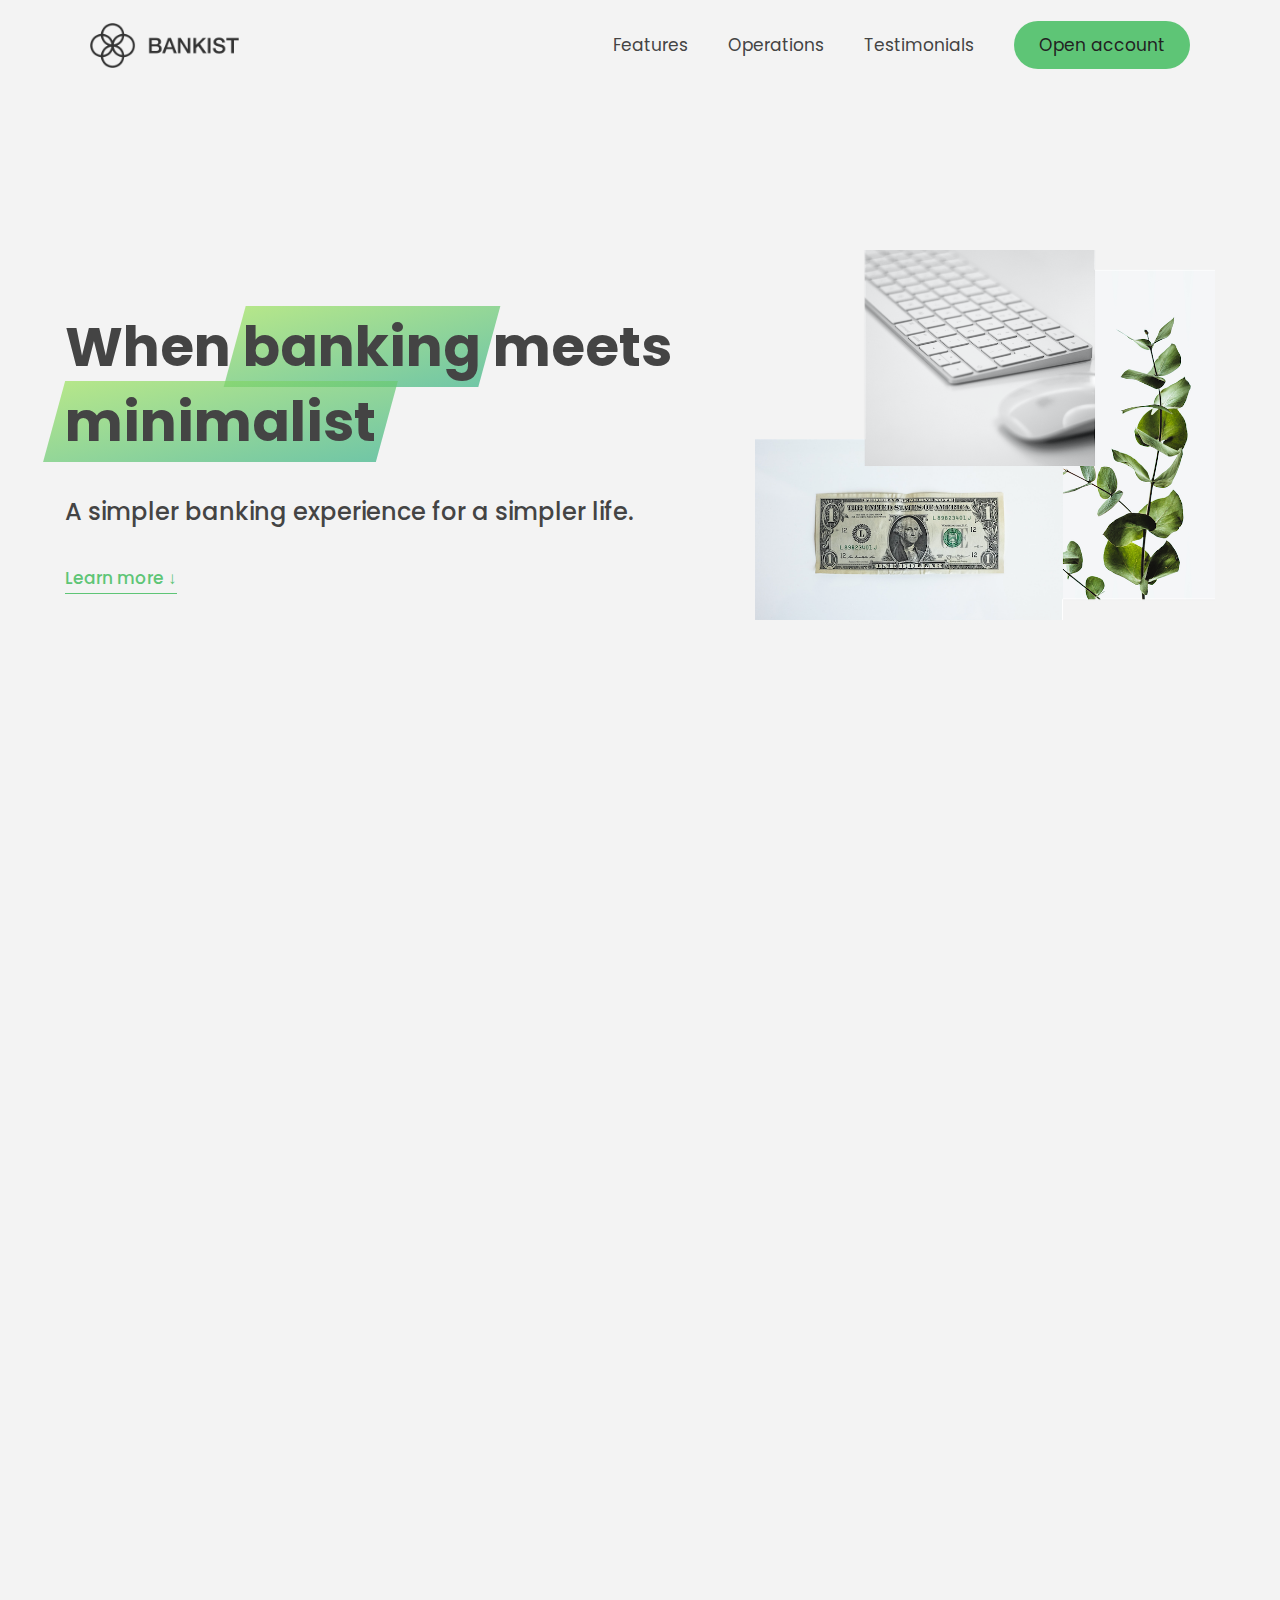
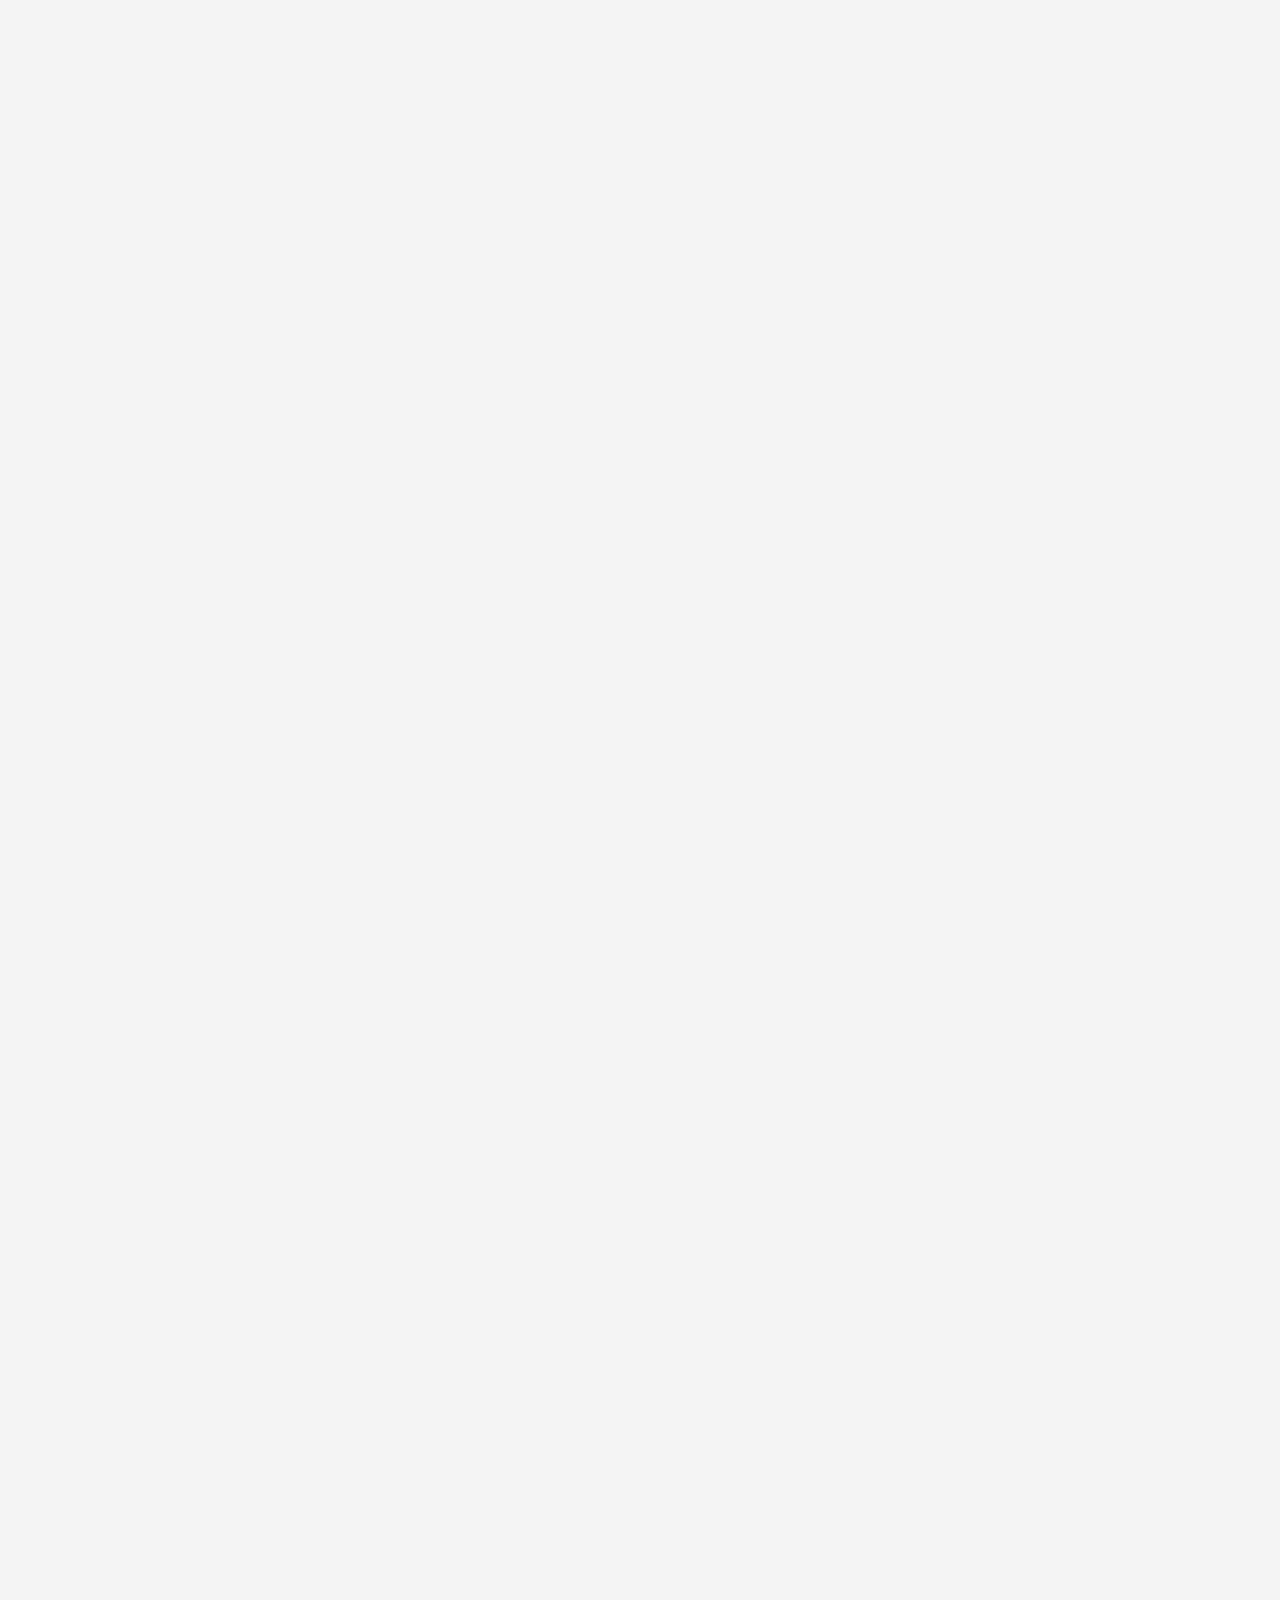
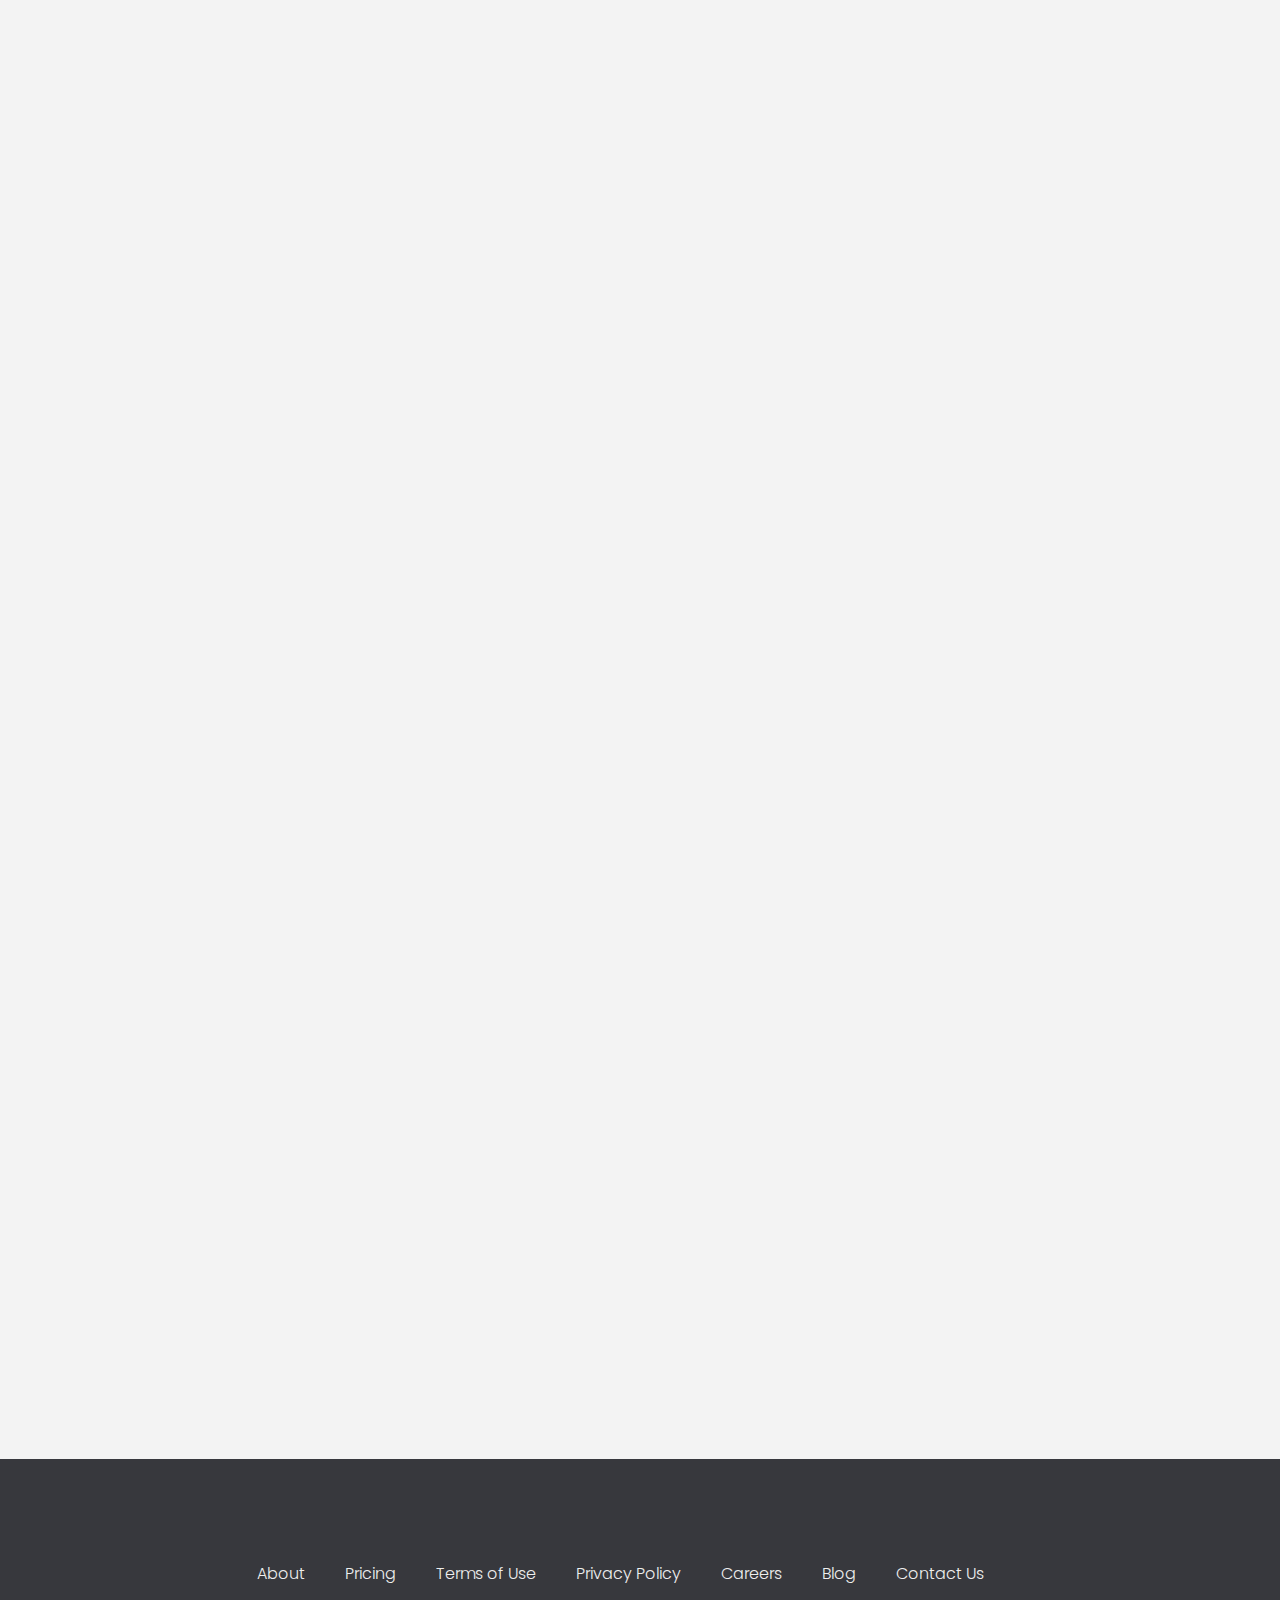
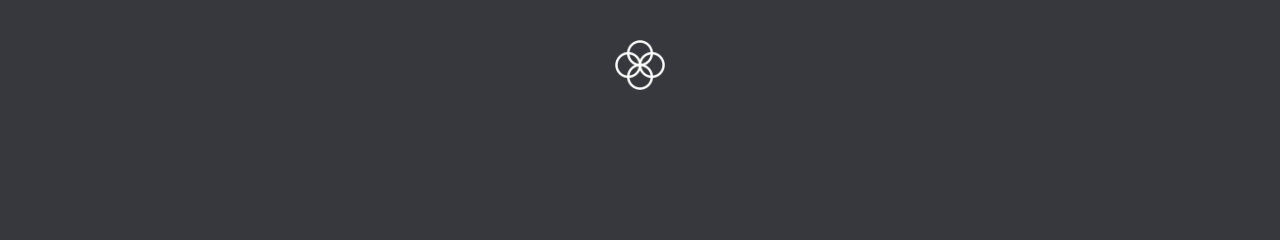
==== index.html @ 43c27dc8 "added revealing animations, fixed html sections, added media in css" ====
<!DOCTYPE html>
<html lang="en">
  <head>
    <meta charset="UTF-8" />
    <meta name="viewport" content="width=device-width, initial-scale=1.0" />
    <meta http-equiv="X-UA-Compatible" content="ie=edge" />
    <link rel="shortcut icon" type="image/png" href="img/icon.png" />

    <link
      href="https://fonts.googleapis.com/css?family=Poppins:300,400,500,600&display=swap"
      rel="stylesheet"
    />
    <link rel="stylesheet" href="style.css" />
    <title>Bankist | When Banking meets Minimalist</title>
  </head>
  <body>
    <header class="header">
      <nav class="nav">
        <img
          src="img/logo.png"
          alt="Bankist logo"
          class="nav__logo"
          id="logo"
        />
        <ul class="nav__links">
          <li class="nav__item">
            <a class="nav__link" href="#section--1">Features</a>
          </li>
          <li class="nav__item">
            <a class="nav__link" href="#section--2">Operations</a>
          </li>
          <li class="nav__item">
            <a class="nav__link" href="#section--3">Testimonials</a>
          </li>
          <li class="nav__item">
            <a class="nav__link nav__link--btn btn--show-modal" href="#"
              >Open account</a
            >
          </li>
        </ul>
      </nav>

      <div class="header__title">
        <h1>
          When
          <!-- Green highlight effect -->
          <span class="highlight">banking</span>
          meets<br />
          <span class="highlight">minimalist</span>
        </h1>
        <h4>A simpler banking experience for a simpler life.</h4>
        <button class="btn--text btn--scroll-to">Learn more &DownArrow;</button>
        <img
          src="img/hero.png"
          class="header__img"
          alt="Minimalist bank items"
        />
      </div>
    </header>

    <section class="section" id="section--1">
      <div class="section__title">
        <h2 class="section__description">Features</h2>
        <h3 class="section__header">
          Everything you need in a modern bank and more.
        </h3>
      </div>

      <div class="features">
        <img
          src="img/digital-lazy.jpg"
          data-src="img/digital.jpg"
          alt="Computer"
          class="features__img lazy-img"
        />
        <div class="features__feature">
          <div class="features__icon">
            <svg>
              <use xlink:href="img/icons.svg#icon-monitor"></use>
            </svg>
          </div>
          <h5 class="features__header">100% digital bank</h5>
          <p>
            Lorem ipsum dolor sit amet consectetur adipisicing elit. Unde alias
            sint quos? Accusantium a fugiat porro reiciendis saepe quibusdam
            debitis ducimus.
          </p>
        </div>

        <div class="features__feature">
          <div class="features__icon">
            <svg>
              <use xlink:href="img/icons.svg#icon-trending-up"></use>
            </svg>
          </div>
          <h5 class="features__header">Watch your money grow</h5>
          <p>
            Nesciunt quos autem dolorum voluptates cum dolores dicta fuga
            inventore ab? Nulla incidunt eius numquam sequi iste pariatur
            quibusdam!
          </p>
        </div>
        <img
          src="img/grow-lazy.jpg"
          data-src="img/grow.jpg"
          alt="Plant"
          class="features__img lazy-img"
        />

        <img
          src="img/card-lazy.jpg"
          data-src="img/card.jpg"
          alt="Credit card"
          class="features__img lazy-img"
        />
        <div class="features__feature">
          <div class="features__icon">
            <svg>
              <use xlink:href="img/icons.svg#icon-credit-card"></use>
            </svg>
          </div>
          <h5 class="features__header">Free debit card included</h5>
          <p>
            Quasi, fugit in cumque cupiditate reprehenderit debitis animi enim
            eveniet consequatur odit quam quos possimus assumenda dicta fuga
            inventore ab.
          </p>
        </div>
      </div>
    </section>

    <section class="section" id="section--2">
      <div class="section__title">
        <h2 class="section__description">Operations</h2>
        <h3 class="section__header">
          Everything as simple as possible, but no simpler.
        </h3>
      </div>

      <div class="operations">
        <div class="operations__tab-container">
          <button
            class="btn operations__tab operations__tab--1 operations__tab--active"
            data-tab="1"
          >
            <span>01</span>Instant Transfers
          </button>
          <button class="btn operations__tab operations__tab--2" data-tab="2">
            <span>02</span>Instant Loans
          </button>
          <button class="btn operations__tab operations__tab--3" data-tab="3">
            <span>03</span>Instant Closing
          </button>
        </div>
        <div
          class="operations__content operations__content--1 operations__content--active"
        >
          <div class="operations__icon operations__icon--1">
            <svg>
              <use xlink:href="img/icons.svg#icon-upload"></use>
            </svg>
          </div>
          <h5 class="operations__header">
            Tranfser money to anyone, instantly! No fees, no BS.
          </h5>
          <p>
            Lorem ipsum dolor sit amet, consectetur adipisicing elit, sed do
            eiusmod tempor incididunt ut labore et dolore magna aliqua. Ut enim
            ad minim veniam, quis nostrud exercitation ullamco laboris nisi ut
            aliquip ex ea commodo consequat.
          </p>
        </div>

        <div class="operations__content operations__content--2">
          <div class="operations__icon operations__icon--2">
            <svg>
              <use xlink:href="img/icons.svg#icon-home"></use>
            </svg>
          </div>
          <h5 class="operations__header">
            Buy a home or make your dreams come true, with instant loans.
          </h5>
          <p>
            Duis aute irure dolor in reprehenderit in voluptate velit esse
            cillum dolore eu fugiat nulla pariatur. Excepteur sint occaecat
            cupidatat non proident, sunt in culpa qui officia deserunt mollit
            anim id est laborum.
          </p>
        </div>
        <div class="operations__content operations__content--3">
          <div class="operations__icon operations__icon--3">
            <svg>
              <use xlink:href="img/icons.svg#icon-user-x"></use>
            </svg>
          </div>
          <h5 class="operations__header">
            No longer need your account? No problem! Close it instantly.
          </h5>
          <p>
            Excepteur sint occaecat cupidatat non proident, sunt in culpa qui
            officia deserunt mollit anim id est laborum. Ut enim ad minim
            veniam, quis nostrud exercitation ullamco laboris nisi ut aliquip ex
            ea commodo consequat.
          </p>
        </div>
      </div>
    </section>

    <section class="section" id="section--3">
      <div class="section__title section__title--testimonials">
        <h2 class="section__description">Not sure yet?</h2>
        <h3 class="section__header">
          Millions of Bankists are already making their lifes simpler.
        </h3>
      </div>

      <div class="slider">
        <div class="slide slide--1">
          <div class="testimonial">
            <h5 class="testimonial__header">Best financial decision ever!</h5>
            <blockquote class="testimonial__text">
              Lorem ipsum dolor sit, amet consectetur adipisicing elit.
              Accusantium quas quisquam non? Quas voluptate nulla minima
              deleniti optio ullam nesciunt, numquam corporis et asperiores
              laboriosam sunt, praesentium suscipit blanditiis. Necessitatibus
              id alias reiciendis, perferendis facere pariatur dolore veniam
              autem esse non voluptatem saepe provident nihil molestiae.
            </blockquote>
            <address class="testimonial__author">
              <img src="img/user-1.jpg" alt="" class="testimonial__photo" />
              <h6 class="testimonial__name">Aarav Lynn</h6>
              <p class="testimonial__location">San Francisco, USA</p>
            </address>
          </div>
        </div>

        <div class="slide slide--2">
          <div class="testimonial">
            <h5 class="testimonial__header">
              The last step to becoming a complete minimalist
            </h5>
            <blockquote class="testimonial__text">
              Quisquam itaque deserunt ullam, quia ea repellendus provident,
              ducimus neque ipsam modi voluptatibus doloremque, corrupti
              laborum. Incidunt numquam perferendis veritatis neque repellendus.
              Lorem, ipsum dolor sit amet consectetur adipisicing elit. Illo
              deserunt exercitationem deleniti.
            </blockquote>
            <address class="testimonial__author">
              <img src="img/user-2.jpg" alt="" class="testimonial__photo" />
              <h6 class="testimonial__name">Miyah Miles</h6>
              <p class="testimonial__location">London, UK</p>
            </address>
          </div>
        </div>

        <div class="slide slide--3">
          <div class="testimonial">
            <h5 class="testimonial__header">
              Finally free from old-school banks
            </h5>
            <blockquote class="testimonial__text">
              Debitis, nihil sit minus suscipit magni aperiam vel tenetur
              incidunt commodi architecto numquam omnis nulla autem,
              necessitatibus blanditiis modi similique quidem. Odio aliquam
              culpa dicta beatae quod maiores ipsa minus consequatur error sunt,
              deleniti saepe aliquid quos inventore sequi. Necessitatibus id
              alias reiciendis, perferendis facere.
            </blockquote>
            <address class="testimonial__author">
              <img src="img/user-3.jpg" alt="" class="testimonial__photo" />
              <h6 class="testimonial__name">Francisco Gomes</h6>
              <p class="testimonial__location">Lisbon, Portugal</p>
            </address>
          </div>
        </div>
        <button class="slider__btn slider__btn--left">&larr;</button>
        <button class="slider__btn slider__btn--right">&rarr;</button>
        <div class="dots"></div>
      </div>
    </section>

    <section class="section section--sign-up">
      <div class="section__title">
        <h3 class="section__header">
          The best day to join Bankist was one year ago. The second best is
          today!
        </h3>
      </div>
      <button class="btn btn--show-modal">Open your free account today!</button>
    </section>

    <footer class="footer">
      <ul class="footer__nav">
        <li class="footer__item">
          <a class="footer__link" href="#">About</a>
        </li>
        <li class="footer__item">
          <a class="footer__link" href="#">Pricing</a>
        </li>
        <li class="footer__item">
          <a class="footer__link" href="#">Terms of Use</a>
        </li>
        <li class="footer__item">
          <a class="footer__link" href="#">Privacy Policy</a>
        </li>
        <li class="footer__item">
          <a class="footer__link" href="#">Careers</a>
        </li>
        <li class="footer__item">
          <a class="footer__link" href="#">Blog</a>
        </li>
        <li class="footer__item">
          <a class="footer__link" href="#">Contact Us</a>
        </li>
      </ul>
      <img src="img/icon.png" alt="Logo" class="footer__logo" />
    </footer>

    <div class="modal hidden">
      <button class="btn--close-modal">&times;</button>
      <h2 class="modal__header">
        Open your bank account <br />
        in just <span class="highlight">5 minutes</span>
      </h2>
      <form class="modal__form">
        <label>First Name</label>
        <input type="text" />
        <label>Last Name</label>
        <input type="text" />
        <label>Email Address</label>
        <input type="email" />
        <button class="btn">Next step &rarr;</button>
      </form>
    </div>
    <div class="overlay hidden"></div>

    <script src="script.js"></script>
  </body>
</html>
---- style.css ----
:root {
  --color-primary: #5ec576;
  --color-secondary: #ffcb03;
  --color-tertiary: #ff585f;
  --color-primary-darker: #4bbb7d;
  --color-secondary-darker: #ffbb00;
  --color-tertiary-darker: #fd424b;
  --color-primary-opacity: #5ec5763a;
  --color-secondary-opacity: #ffcd0331;
  --color-tertiary-opacity: #ff58602d;
  --gradient-primary: linear-gradient(to top left, #39b385, #9be15d);
  --gradient-secondary: linear-gradient(to top left, #ffb003, #ffcb03);
}

* {
  margin: 0;
  padding: 0;
  box-sizing: inherit;
}

html {
  font-size: 62.5%;
  box-sizing: border-box;
}

body {
  font-family: "Poppins", sans-serif;
  font-weight: 300;
  color: #444;
  line-height: 1.9;
  background-color: #f3f3f3;
}

@media (max-width: 970px) {
  .header__img {
    position: absolute;
    opacity: 0;
  }
  .header__title {
    display: flex;
    flex-direction: row;
  }
}

/* GENERAL ELEMENTS */
.section {
  padding: 15rem 3rem;
  border-top: 1px solid #ddd;

  transition: transform 1s, opacity 1s;
}

.section--hidden {
  opacity: 0;
  transform: translateY(8rem);
}

.section__title {
  max-width: 80rem;
  margin: 0 auto 8rem auto;
}

.section__description {
  font-size: 1.8rem;
  font-weight: 600;
  text-transform: uppercase;
  color: var(--color-primary);
  margin-bottom: 1rem;
}

.section__header {
  font-size: 4rem;
  line-height: 1.3;
  font-weight: 500;
}

.btn {
  display: inline-block;
  background-color: var(--color-primary);
  font-size: 1.6rem;
  font-family: inherit;
  font-weight: 500;
  border: none;
  padding: 1.25rem 4.5rem;
  border-radius: 10rem;
  cursor: pointer;
  transition: all 0.3s;
}

.btn:hover {
  background-color: var(--color-primary-darker);
}

.btn--text {
  display: inline-block;
  background: none;
  font-size: 1.7rem;
  font-family: inherit;
  font-weight: 500;
  color: var(--color-primary);
  border: none;
  border-bottom: 1px solid currentColor;
  padding-bottom: 2px;
  cursor: pointer;
  transition: all 0.3s;
}

p {
  color: #666;
}

/* This is BAD for accessibility! Don't do in the real world! */
button:focus {
  outline: none;
}

img {
  transition: filter 0.5s;
}

.lazy-img {
  filter: blur(20px);
}

/* NAVIGATION */
.nav {
  display: flex;
  justify-content: space-between;
  align-items: center;
  height: 9rem;
  width: 100%;
  padding: 0 6rem;
  z-index: 100;
}
.open {
  position: absolute;
  opacity: 0;
}

/* nav and stickly class at the same time */
.nav.sticky {
  position: fixed;
  background-color: rgba(255, 255, 255, 0.95);
}

.nav__logo {
  height: 4.5rem;
  transition: all 0.3s;
}

.nav__links {
  display: flex;
  align-items: center;
  list-style: none;
}

.nav__item {
  margin-left: 4rem;
}

.nav__link:link,
.nav__link:visited {
  font-size: 1.7rem;
  font-weight: 400;
  color: inherit;
  text-decoration: none;
  display: block;
  transition: all 0.3s;
}

.nav__link--btn:link,
.nav__link--btn:visited {
  padding: 0.8rem 2.5rem;
  border-radius: 3rem;
  background-color: var(--color-primary);
  color: #222;
}

.nav__link--btn:hover,
.nav__link--btn:active {
  color: inherit;
  background-color: var(--color-primary-darker);
  color: #333;
}

/* HEADER */
.header {
  padding: 0 3rem;
  height: 100vh;
  display: flex;
  flex-direction: column;
  align-items: center;
}

.header__title {
  flex: 1;

  max-width: 115rem;
  display: grid;
  grid-template-columns: 3fr 2fr;
  row-gap: 3rem;
  align-content: center;
  justify-content: center;

  align-items: start;
  justify-items: start;
}

h1 {
  font-size: 5.5rem;
  line-height: 1.35;
}

h4 {
  font-size: 2.4rem;
  font-weight: 500;
}

.header__img {
  width: 100%;
  grid-column: 2 / 3;
  grid-row: 1 / span 4;
  transform: translateY(-6rem);
}

.highlight {
  position: relative;
}

.highlight::after {
  display: block;
  content: "";
  position: absolute;
  bottom: 0;
  left: 0;
  height: 100%;
  width: 100%;
  z-index: -1;
  opacity: 0.7;
  transform: scale(1.07, 1.05) skewX(-15deg);
  background-image: var(--gradient-primary);
}

/* FEATURES */
.features {
  display: grid;
  grid-template-columns: 1fr 1fr;
  gap: 4rem;
  margin: 0 12rem;
}

.features__img {
  width: 100%;
}

.features__feature {
  align-self: center;
  justify-self: center;
  width: 70%;
  font-size: 1.5rem;
}

.features__icon {
  display: flex;
  align-items: center;
  justify-content: center;
  background-color: var(--color-primary-opacity);
  height: 5.5rem;
  width: 5.5rem;
  border-radius: 50%;
  margin-bottom: 2rem;
}

.features__icon svg {
  height: 2.5rem;
  width: 2.5rem;
  fill: var(--color-primary);
}

.features__header {
  font-size: 2rem;
  margin-bottom: 1rem;
}

/* OPERATIONS */
.operations {
  max-width: 100rem;
  margin: 12rem auto 0 auto;

  background-color: #fff;
}

.operations__tab-container {
  display: flex;
  justify-content: center;
}

.operations__tab {
  margin-right: 2.5rem;
  transform: translateY(-50%);
}

.operations__tab span {
  margin-right: 1rem;
  font-weight: 600;
  display: inline-block;
}

.operations__tab--1 {
  background-color: var(--color-secondary);
}

.operations__tab--1:hover {
  background-color: var(--color-secondary-darker);
}

.operations__tab--3 {
  background-color: var(--color-tertiary);
  margin: 0;
}

.operations__tab--3:hover {
  background-color: var(--color-tertiary-darker);
}

.operations__tab--active {
  transform: translateY(-66%);
}

.operations__content {
  display: none;

  /* JUST PRESENTATIONAL */
  font-size: 1.7rem;
  padding: 2.5rem 7rem 6.5rem 7rem;
}

.operations__content--active {
  display: grid;
  grid-template-columns: 7rem 1fr;
  column-gap: 3rem;
  row-gap: 0.5rem;
}

.operations__header {
  font-size: 2.25rem;
  font-weight: 500;
  align-self: center;
}

.operations__icon {
  display: flex;
  align-items: center;
  justify-content: center;
  height: 7rem;
  width: 7rem;
  border-radius: 50%;
}

.operations__icon svg {
  height: 2.75rem;
  width: 2.75rem;
}

.operations__content p {
  grid-column: 2;
}

.operations__icon--1 {
  background-color: var(--color-secondary-opacity);
}
.operations__icon--2 {
  background-color: var(--color-primary-opacity);
}
.operations__icon--3 {
  background-color: var(--color-tertiary-opacity);
}
.operations__icon--1 svg {
  fill: var(--color-secondary-darker);
}
.operations__icon--2 svg {
  fill: var(--color-primary);
}
.operations__icon--3 svg {
  fill: var(--color-tertiary);
}

/* SLIDER */
.slider {
  max-width: 100rem;
  height: 50rem;
  margin: 0 auto;
  position: relative;
  overflow: hidden;
}

.slide {
  position: absolute;
  top: 0;
  width: 100%;
  height: 50rem;

  display: flex;
  align-items: center;
  justify-content: center;

  /* THIS creates the animation! */
  transition: transform 1s;
}

.slide > img {
  /* Only for images that have different size than slide */
  width: 100%;
  height: 100%;
  object-fit: cover;
}

.slider__btn {
  position: absolute;
  top: 50%;
  z-index: 10;

  border: none;
  background: rgba(255, 255, 255, 0.7);
  font-family: inherit;
  color: #333;
  border-radius: 50%;
  height: 5.5rem;
  width: 5.5rem;
  font-size: 3.25rem;
  cursor: pointer;
}

.slider__btn--left {
  left: 6%;
  transform: translate(-50%, -50%);
}

.slider__btn--right {
  right: 6%;
  transform: translate(50%, -50%);
}

.dots {
  position: absolute;
  bottom: 5%;
  left: 50%;
  transform: translateX(-50%);
  display: flex;
}

.dots__dot {
  border: none;
  background-color: #b9b9b9;
  opacity: 0.7;
  height: 1rem;
  width: 1rem;
  border-radius: 50%;
  margin-right: 1.75rem;
  cursor: pointer;
  transition: all 0.5s;

  /* Only necessary when overlying images */
  /* box-shadow: 0 0.6rem 1.5rem rgba(0, 0, 0, 0.7); */
}

.dots__dot:last-child {
  margin: 0;
}

.dots__dot--active {
  /* background-color: #fff; */
  background-color: #888;
  opacity: 1;
}

/* TESTIMONIALS */
.testimonial {
  width: 65%;
  position: relative;
}

.testimonial::before {
  content: "\201C";
  position: absolute;
  top: -5.7rem;
  left: -6.8rem;
  line-height: 1;
  font-size: 20rem;
  font-family: inherit;
  color: var(--color-primary);
  z-index: -1;
}

.testimonial__header {
  font-size: 2.25rem;
  font-weight: 500;
  margin-bottom: 1.5rem;
}

.testimonial__text {
  font-size: 1.7rem;
  margin-bottom: 3.5rem;
  color: #666;
}

.testimonial__author {
  margin-left: 3rem;
  font-style: normal;

  display: grid;
  grid-template-columns: 6.5rem 1fr;
  column-gap: 2rem;
}

.testimonial__photo {
  grid-row: 1 / span 2;
  width: 6.5rem;
  border-radius: 50%;
}

.testimonial__name {
  font-size: 1.7rem;
  font-weight: 500;
  align-self: end;
  margin: 0;
}

.testimonial__location {
  font-size: 1.5rem;
}

.section__title--testimonials {
  margin-bottom: 4rem;
}

/* SIGNUP */
.section--sign-up {
  background-color: #37383d;
  border-top: none;
  border-bottom: 1px solid #444;
  text-align: center;
  padding: 10rem 3rem;
}

.section--sign-up .section__header {
  color: #fff;
  text-align: center;
}

.section--sign-up .section__title {
  margin-bottom: 6rem;
}

.section--sign-up .btn {
  font-size: 1.9rem;
  padding: 2rem 5rem;
}

/* FOOTER */
.footer {
  padding: 10rem 3rem;
  background-color: #37383d;
}

.footer__nav {
  list-style: none;
  display: flex;
  justify-content: center;
  margin-bottom: 5rem;
}

.footer__item {
  margin-right: 4rem;
}

.footer__link {
  font-size: 1.6rem;
  color: #eee;
  text-decoration: none;
}

.footer__logo {
  height: 5rem;
  display: block;
  margin: 0 auto;
  margin-bottom: 5rem;
}

.footer__copyright {
  font-size: 1.4rem;
  color: #aaa;
  text-align: center;
}

.footer__copyright .footer__link {
  font-size: 1.4rem;
}

/* MODAL WINDOW */
.modal {
  position: fixed;
  top: 50%;
  left: 50%;
  transform: translate(-50%, -50%);
  max-width: 60rem;
  background-color: #f3f3f3;
  padding: 5rem 6rem;
  box-shadow: 0 4rem 6rem rgba(0, 0, 0, 0.3);
  z-index: 1000;
  transition: all 0.5s;
}

.overlay {
  position: fixed;
  top: 0;
  left: 0;
  width: 100%;
  height: 100%;
  background-color: rgba(0, 0, 0, 0.5);
  backdrop-filter: blur(4px);
  z-index: 100;
  transition: all 0.5s;
}

.modal__header {
  font-size: 3.25rem;
  margin-bottom: 4.5rem;
  line-height: 1.5;
}

.modal__form {
  margin: 0 3rem;
  display: grid;
  grid-template-columns: 1fr 2fr;
  align-items: center;
  gap: 2.5rem;
}

.modal__form label {
  font-size: 1.7rem;
  font-weight: 500;
}

.modal__form input {
  font-size: 1.7rem;
  padding: 1rem 1.5rem;
  border: 1px solid #ddd;
  border-radius: 0.5rem;
}

.modal__form button {
  grid-column: 1 / span 2;
  justify-self: center;
  margin-top: 1rem;
}

.btn--close-modal {
  font-family: inherit;
  color: inherit;
  position: absolute;
  top: 0.5rem;
  right: 2rem;
  font-size: 4rem;
  cursor: pointer;
  border: none;
  background: none;
}

.hidden {
  visibility: hidden;
  opacity: 0;
}

/* COOKIE MESSAGE */
.cookie-message {
  display: flex;
  align-items: center;
  justify-content: space-evenly;
  width: 100%;
  background-color: white;
  color: #bbb;
  font-size: 1.5rem;
  font-weight: 400;
}
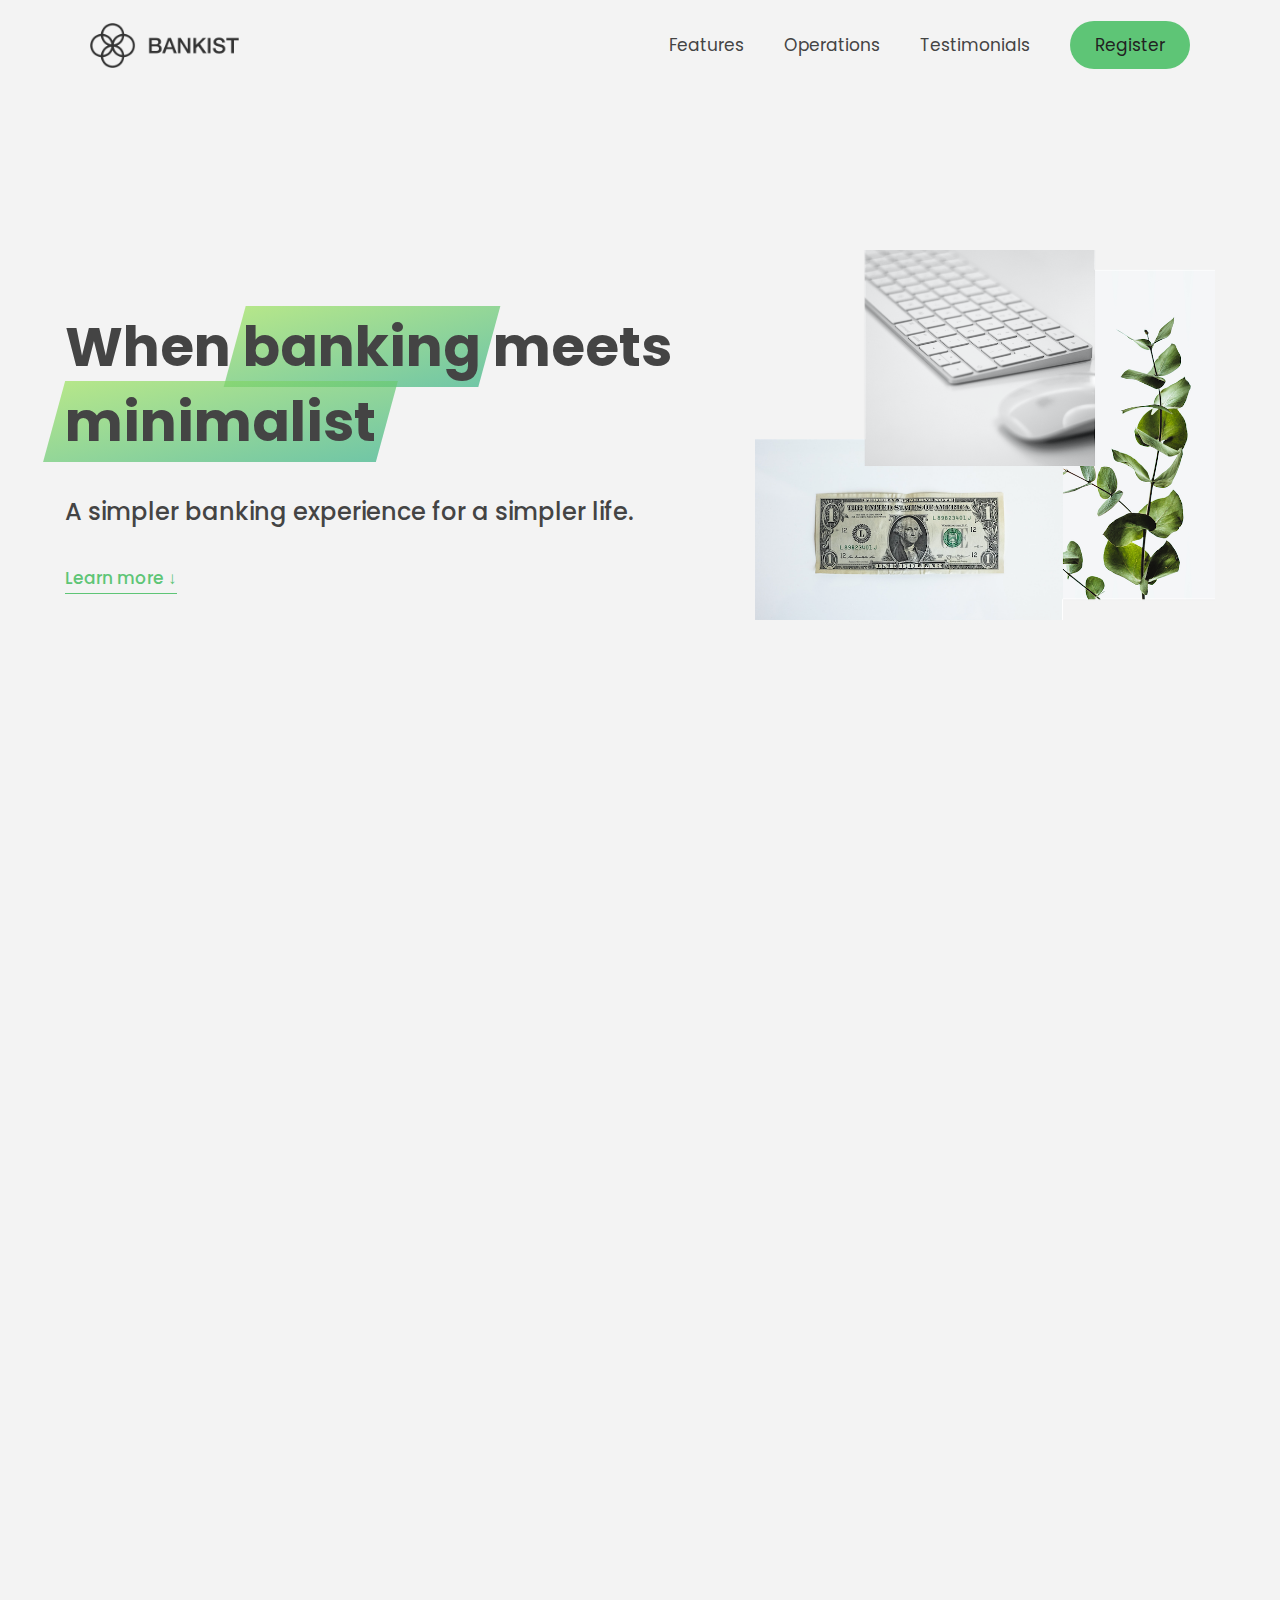
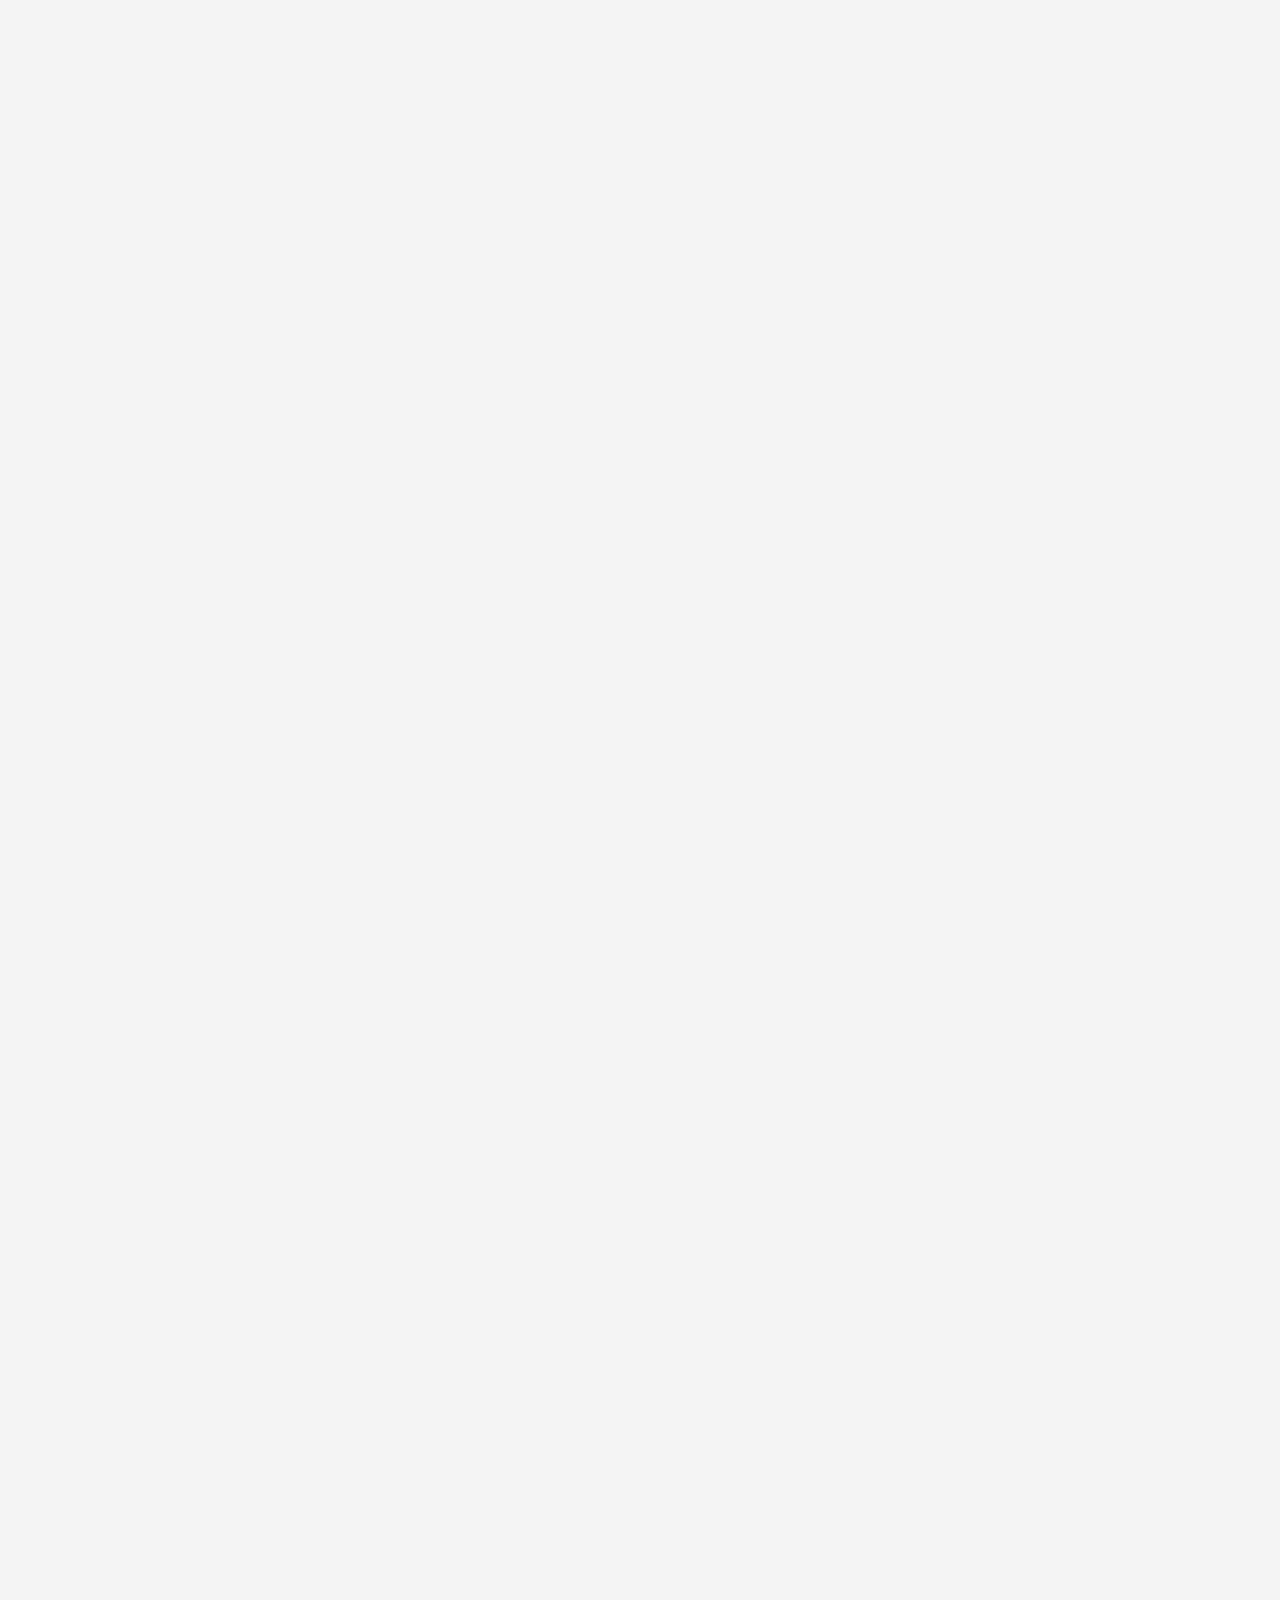
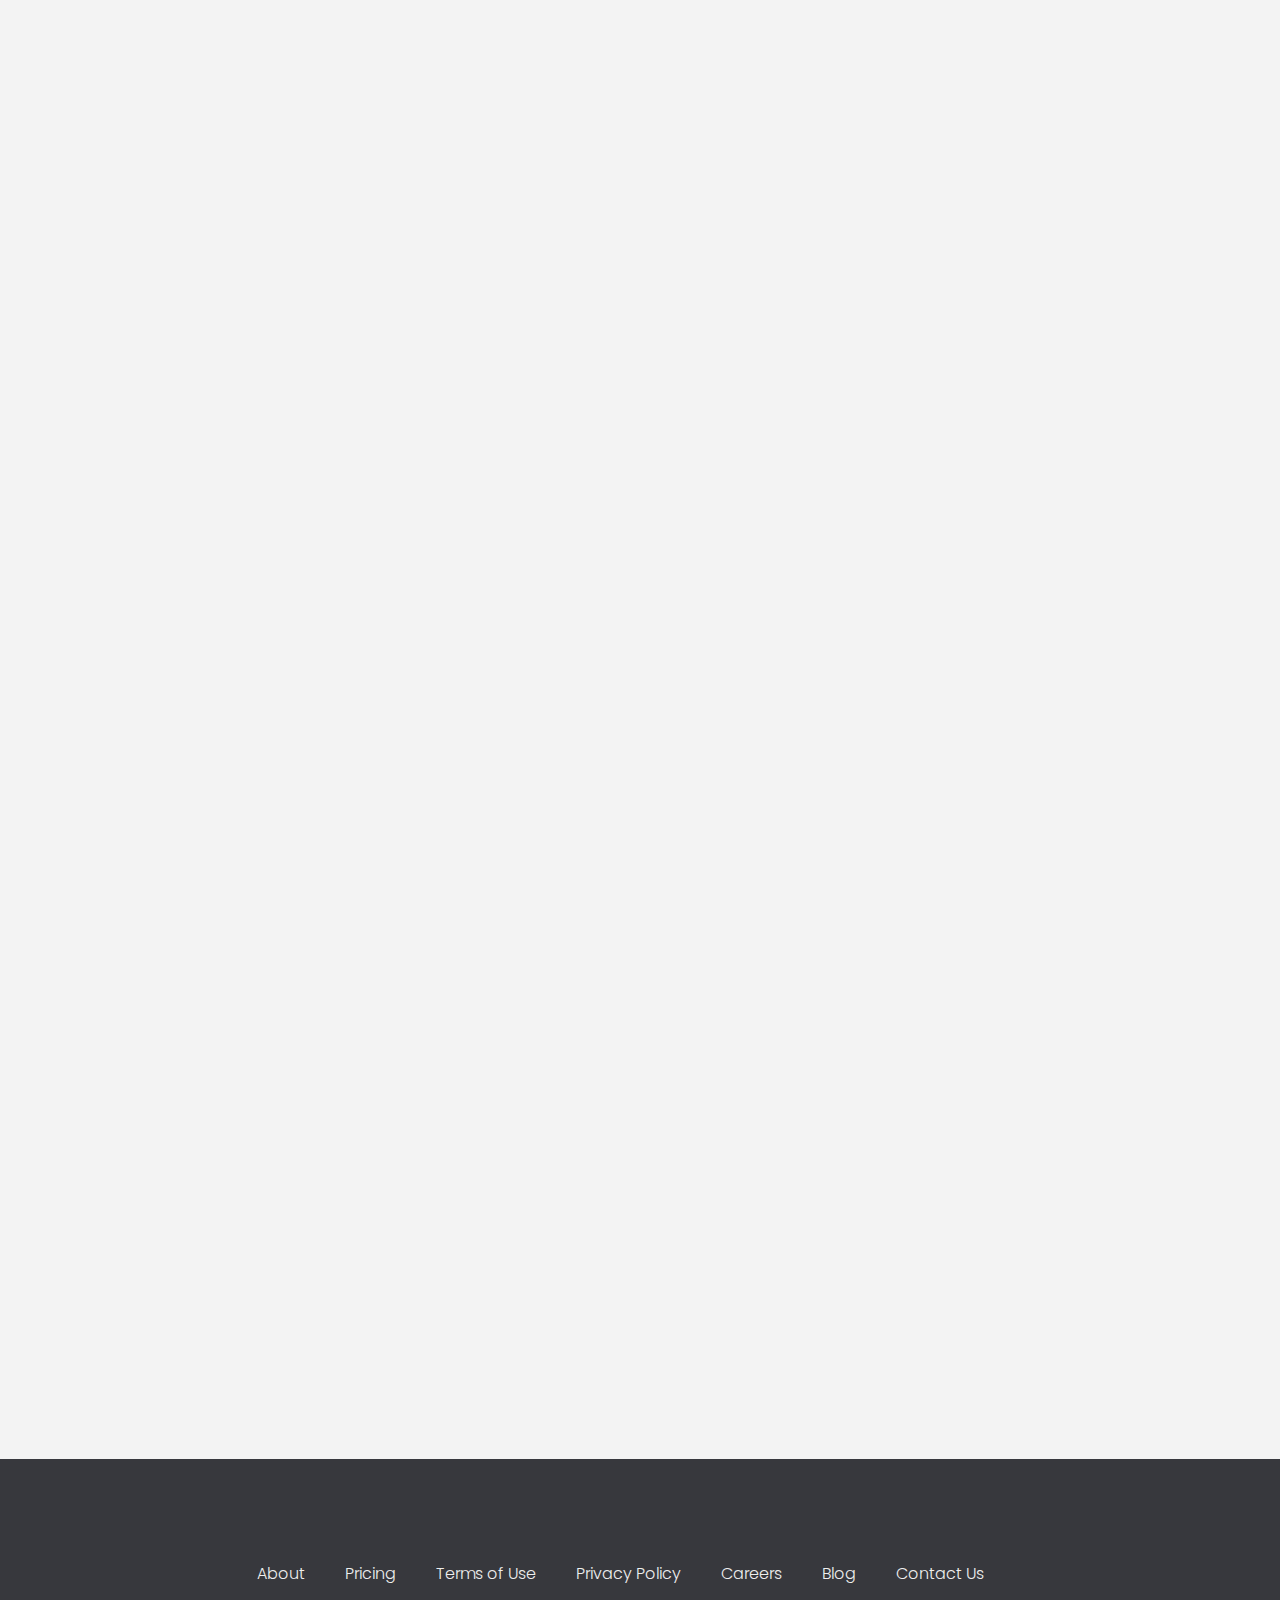
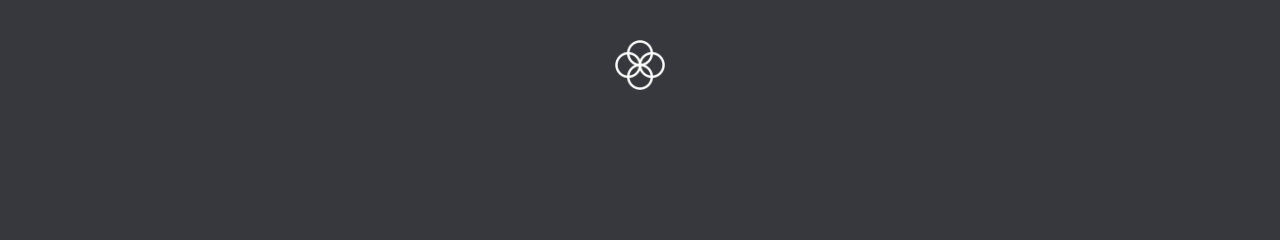
==== commit c39240bd: "added inside of the bankist" ====
--- a/index.html
+++ b/index.html
@@ -12,6 +12,7 @@
     />
     <link rel="stylesheet" href="style.css" />
     <title>Bankist | When Banking meets Minimalist</title>
+    <script defer src="script.js"></script>
   </head>
   <body>
     <header class="header">
@@ -34,7 +35,7 @@
           </li>
           <li class="nav__item">
             <a class="nav__link nav__link--btn btn--show-modal" href="#"
-              >Open account</a
+              >Register</a
             >
           </li>
         </ul>
@@ -215,6 +216,7 @@
       </div>
 
       <div class="slider">
+        -
         <div class="slide slide--1">
           <div class="testimonial">
             <h5 class="testimonial__header">Best financial decision ever!</h5>
@@ -274,6 +276,45 @@
             </address>
           </div>
         </div>
+
+        <div class="slide slide--4">
+          <div class="testimonial">
+            <h5 class="testimonial__header">Best financial decision ever!</h5>
+            <blockquote class="testimonial__text">
+              Lorem ipsum dolor sit, amet consectetur adipisicing elit.
+              Accusantium quas quisquam non? Quas voluptate nulla minima
+              deleniti optio ullam nesciunt, numquam corporis et asperiores
+              laboriosam sunt, praesentium suscipit blanditiis. Necessitatibus
+              id alias reiciendis, perferendis facere pariatur dolore veniam
+              autem esse non voluptatem saepe provident nihil molestiae.
+            </blockquote>
+            <address class="testimonial__author">
+              <img src="img/user-1.jpg" alt="" class="testimonial__photo" />
+              <h6 class="testimonial__name">Aarav Lynn</h6>
+              <p class="testimonial__location">San Francisco, USA</p>
+            </address>
+          </div>
+        </div>
+
+        <div class="slide slide--5">
+          <div class="testimonial">
+            <h5 class="testimonial__header">Best financial decision ever!</h5>
+            <blockquote class="testimonial__text">
+              Lorem ipsum dolor sit, amet consectetur adipisicing elit.
+              Accusantium quas quisquam non? Quas voluptate nulla minima
+              deleniti optio ullam nesciunt, numquam corporis et asperiores
+              laboriosam sunt, praesentium suscipit blanditiis. Necessitatibus
+              id alias reiciendis, perferendis facere pariatur dolore veniam
+              autem esse non voluptatem saepe provident nihil molestiae.
+            </blockquote>
+            <address class="testimonial__author">
+              <img src="img/user-1.jpg" alt="" class="testimonial__photo" />
+              <h6 class="testimonial__name">Aarav Lynn</h6>
+              <p class="testimonial__location">San Francisco, USA</p>
+            </address>
+          </div>
+        </div>
+
         <button class="slider__btn slider__btn--left">&larr;</button>
         <button class="slider__btn slider__btn--right">&rarr;</button>
         <div class="dots"></div>
@@ -324,17 +365,15 @@
         in just <span class="highlight">5 minutes</span>
       </h2>
       <form class="modal__form">
-        <label>First Name</label>
+        <label>User Name</label>
         <input type="text" />
-        <label>Last Name</label>
+        <label>Mail</label>
         <input type="text" />
-        <label>Email Address</label>
-        <input type="email" />
-        <button class="btn">Next step &rarr;</button>
+        <label>Password</label>
+        <input type="password" />
+        <button class="btn send__to__inside">Next step &rarr;</button>
       </form>
     </div>
     <div class="overlay hidden"></div>
-
-    <script src="script.js"></script>
   </body>
 </html>
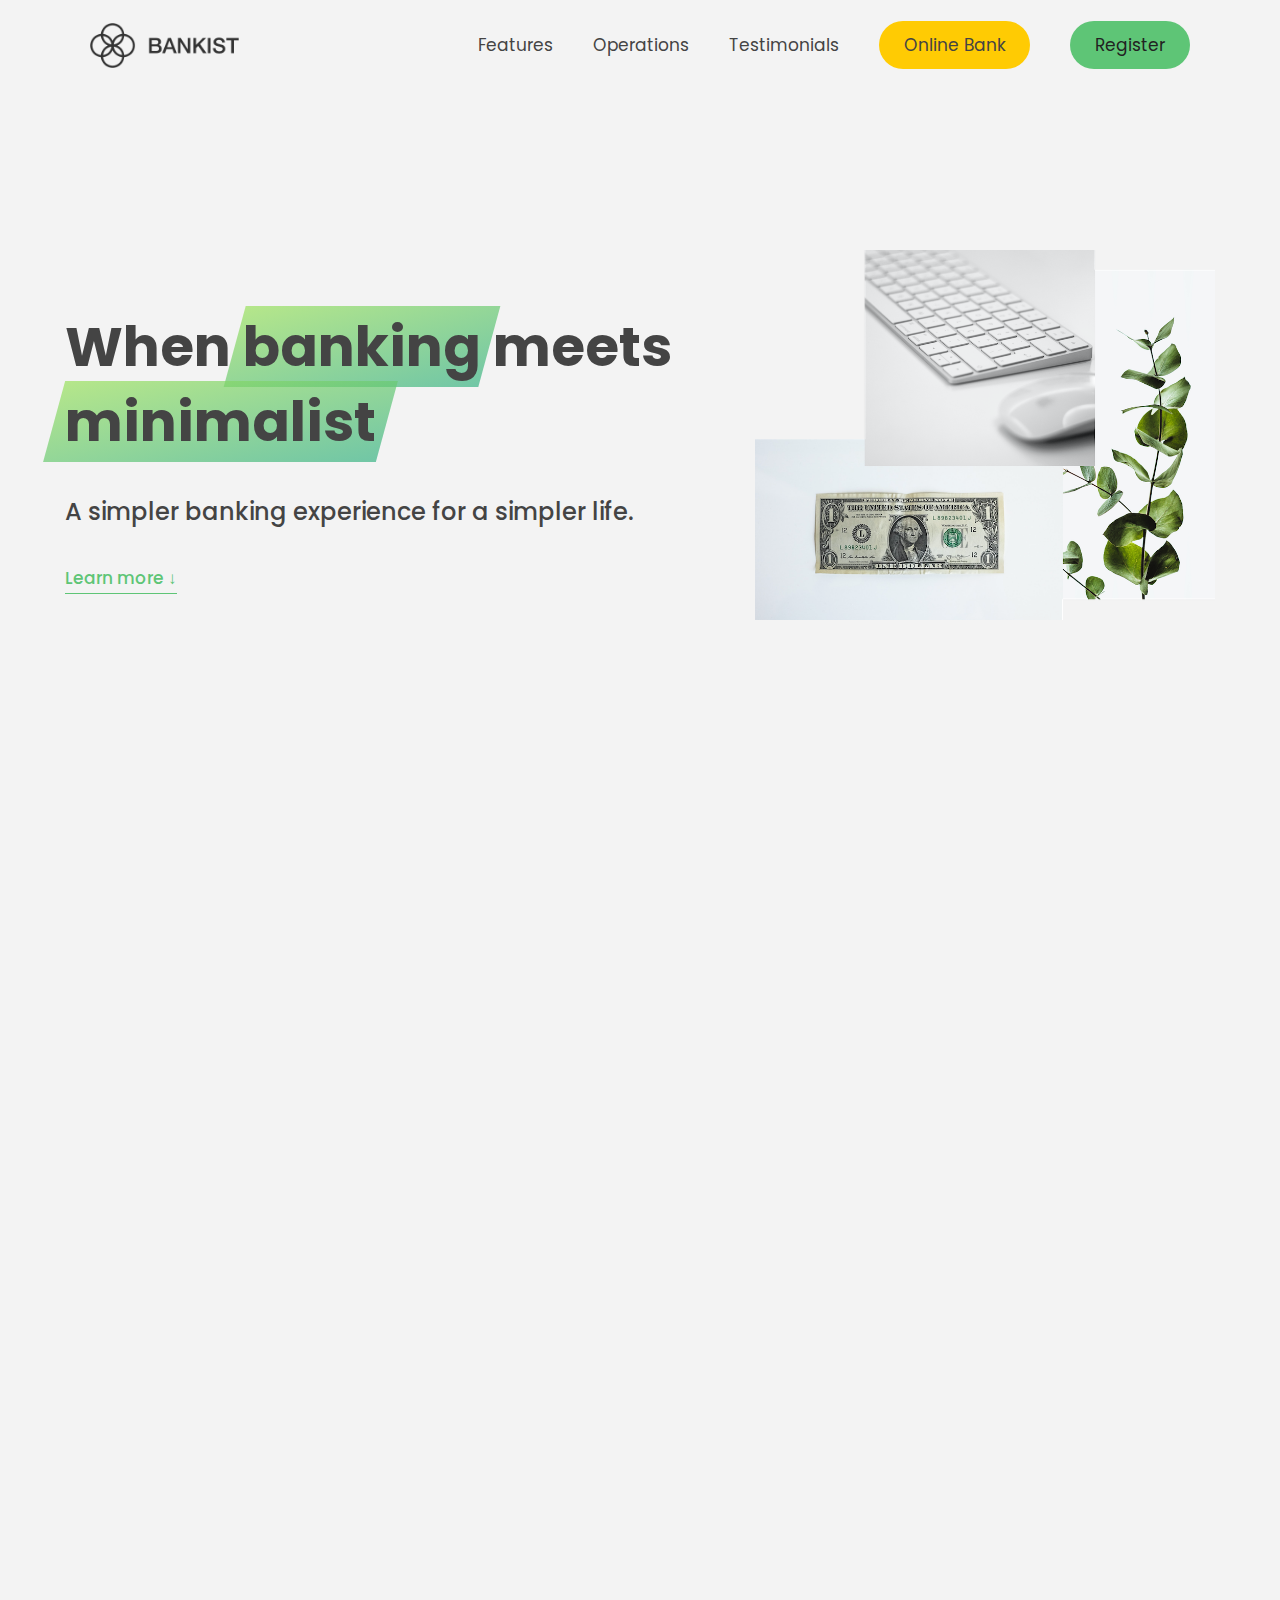
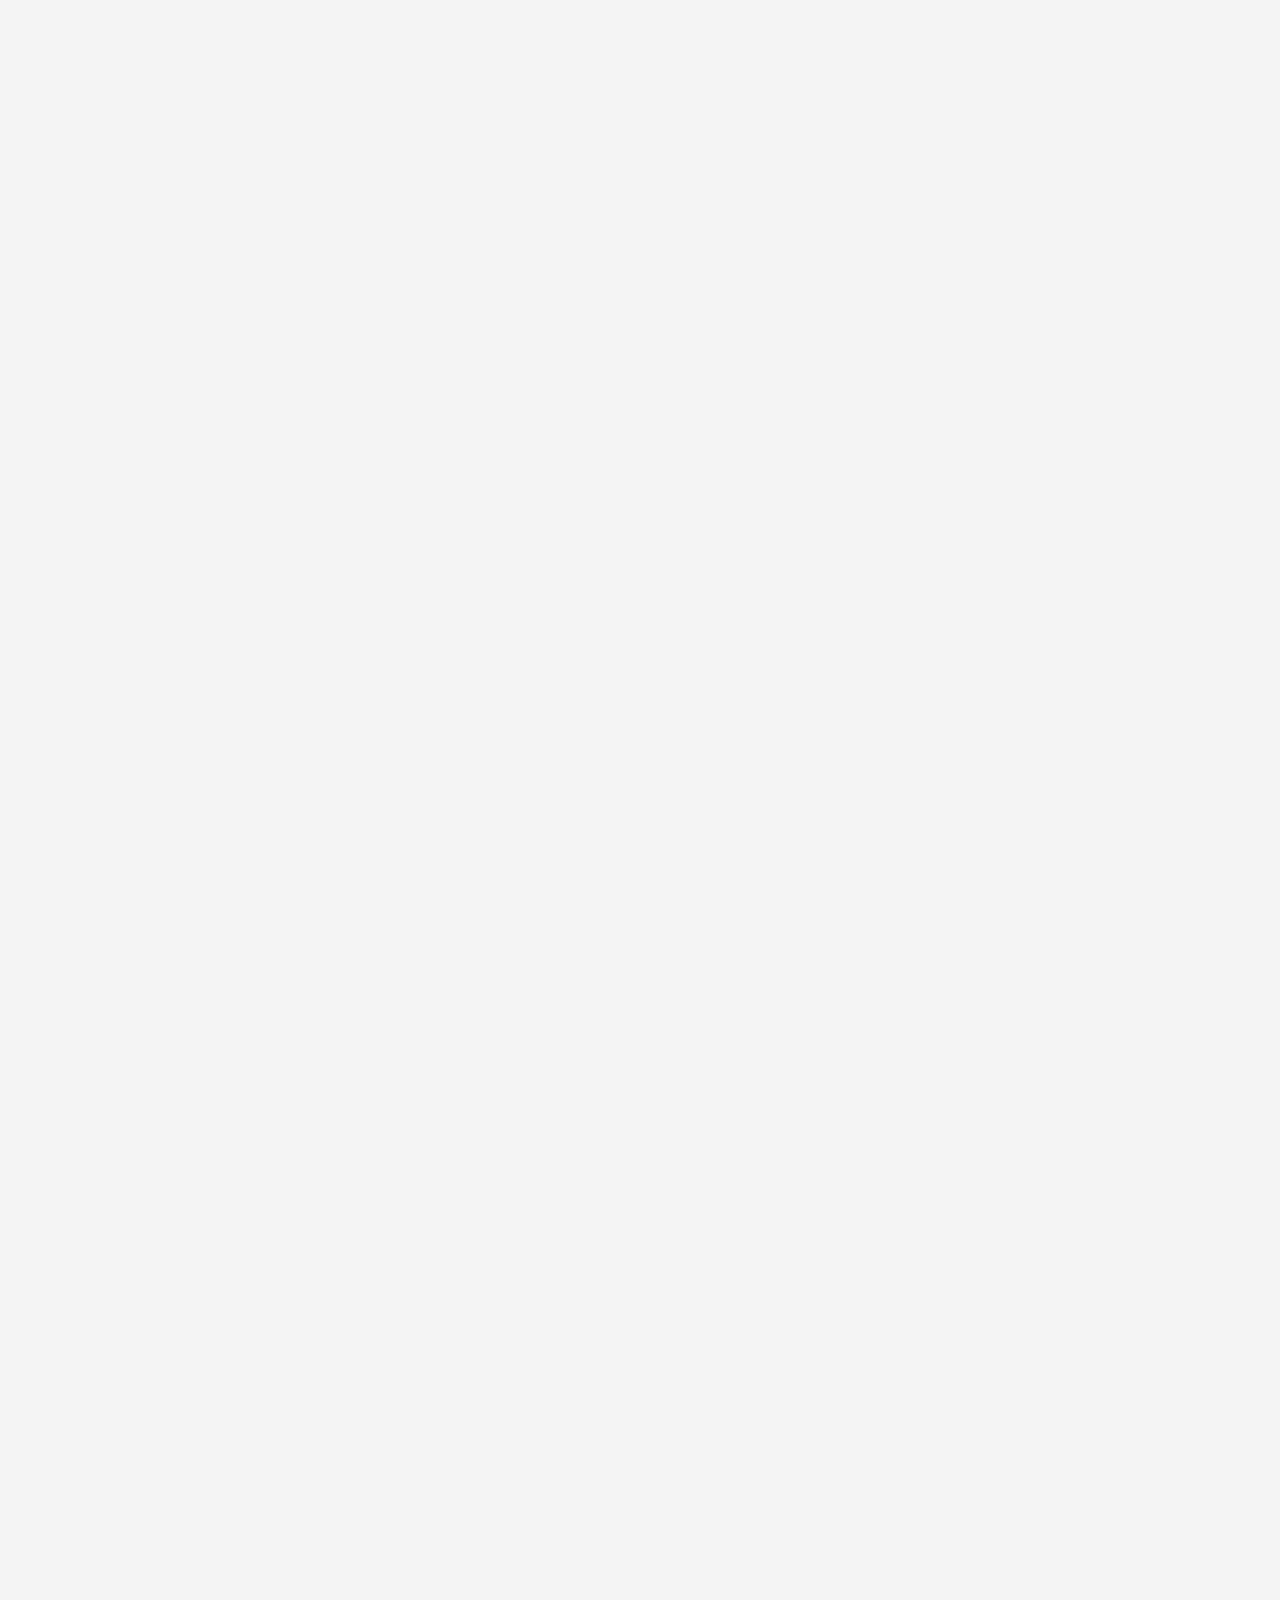
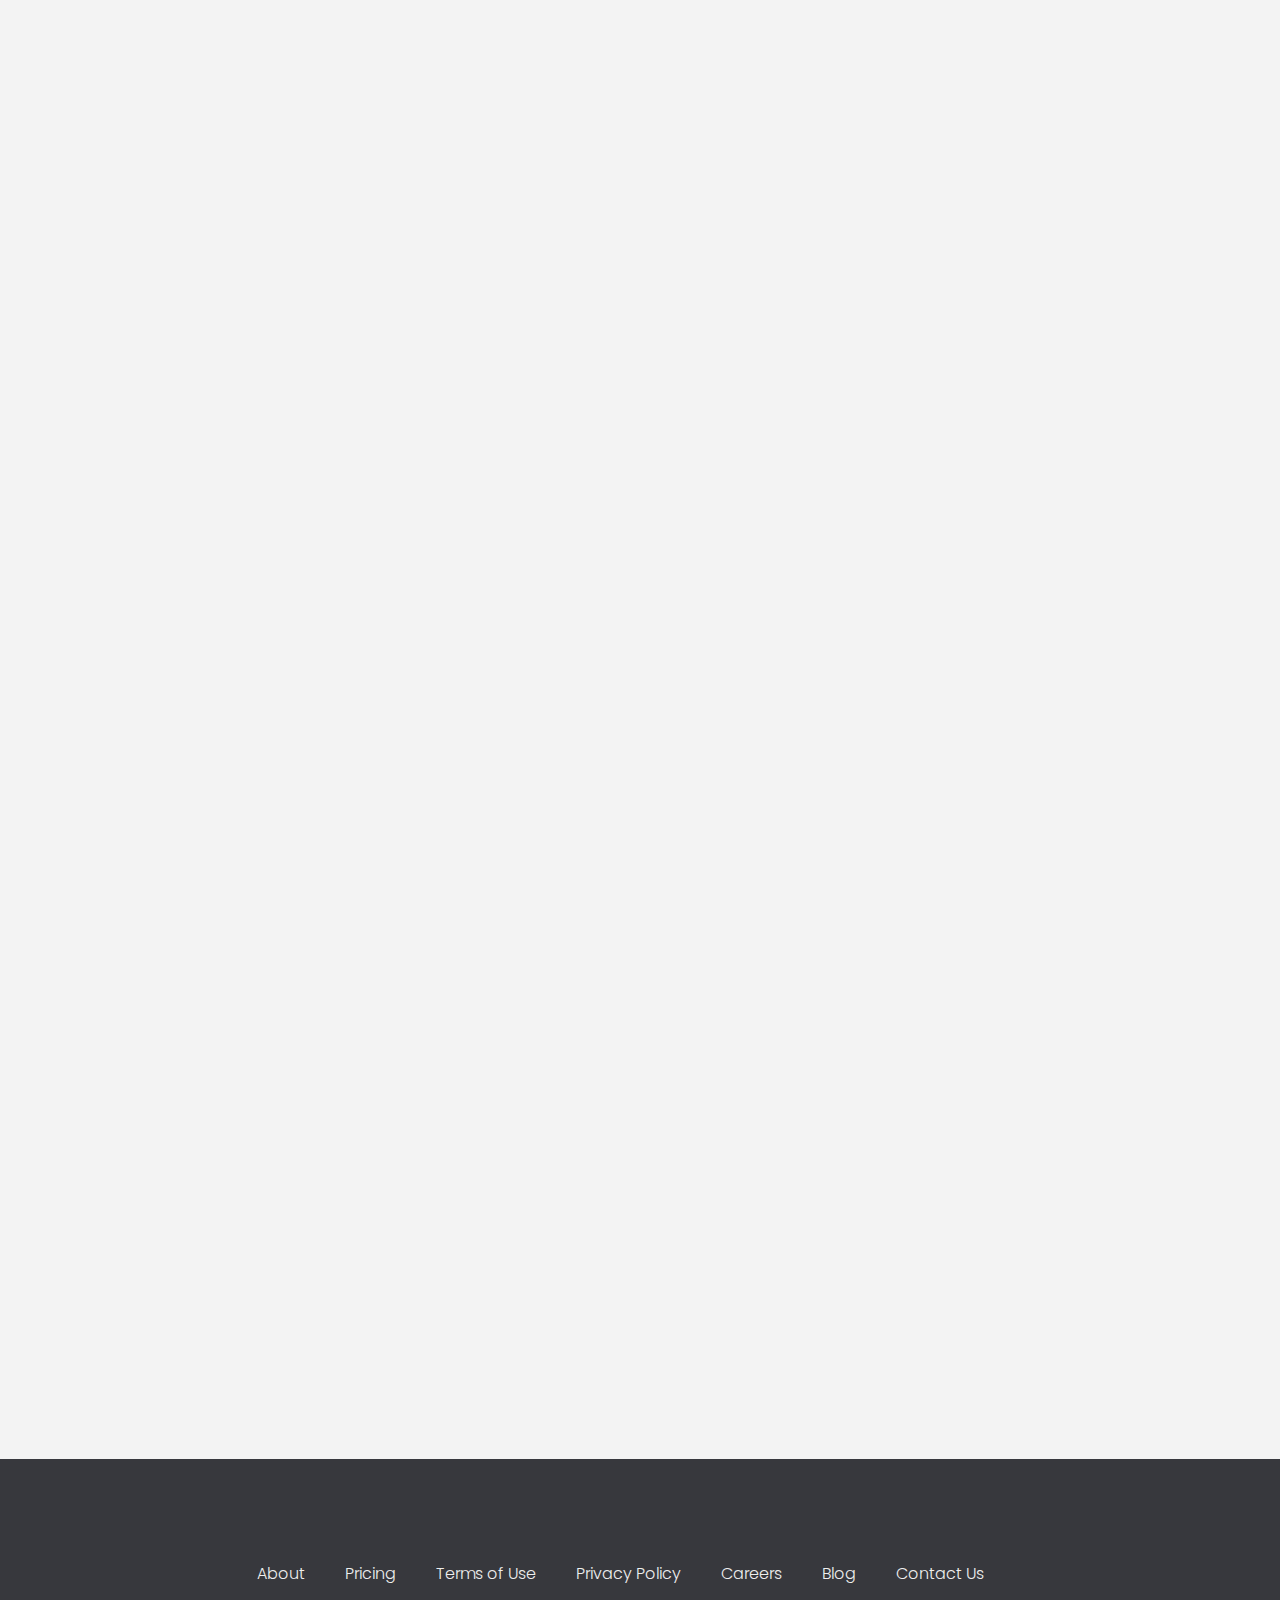
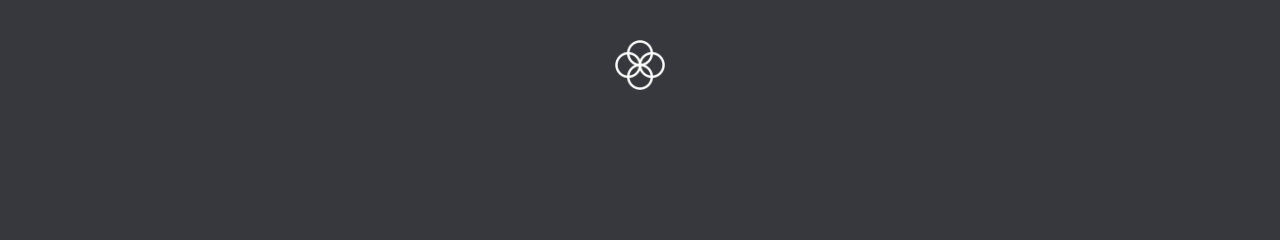
==== commit b8a12c97: "added online bank button" ====
--- a/index.html
+++ b/index.html
@@ -32,6 +32,11 @@
           </li>
           <li class="nav__item">
             <a class="nav__link" href="#section--3">Testimonials</a>
+          </li>
+          <li class="nav__item">
+            <a class="nav__link send__to__inside online__bank" href="#4"
+              >Online Bank</a
+            >
           </li>
           <li class="nav__item">
             <a class="nav__link nav__link--btn btn--show-modal" href="#"
@@ -371,7 +376,7 @@
         <input type="text" />
         <label>Password</label>
         <input type="password" />
-        <button class="btn send__to__inside">Next step &rarr;</button>
+        <button class="btn">Next step &rarr;</button>
       </form>
     </div>
     <div class="overlay hidden"></div>
--- a/style.css
+++ b/style.css
@@ -1,4 +1,5 @@
 :root {
+  --color-rare: #5f67b4;
   --color-primary: #5ec576;
   --color-secondary: #ffcb03;
   --color-tertiary: #ff585f;
@@ -173,6 +174,13 @@
   padding: 0.8rem 2.5rem;
   border-radius: 3rem;
   background-color: var(--color-primary);
+  color: #222;
+}
+
+.online__bank {
+  padding: 0.8rem 2.5rem;
+  border-radius: 3rem;
+  background-color: var(--color-secondary);
   color: #222;
 }
 
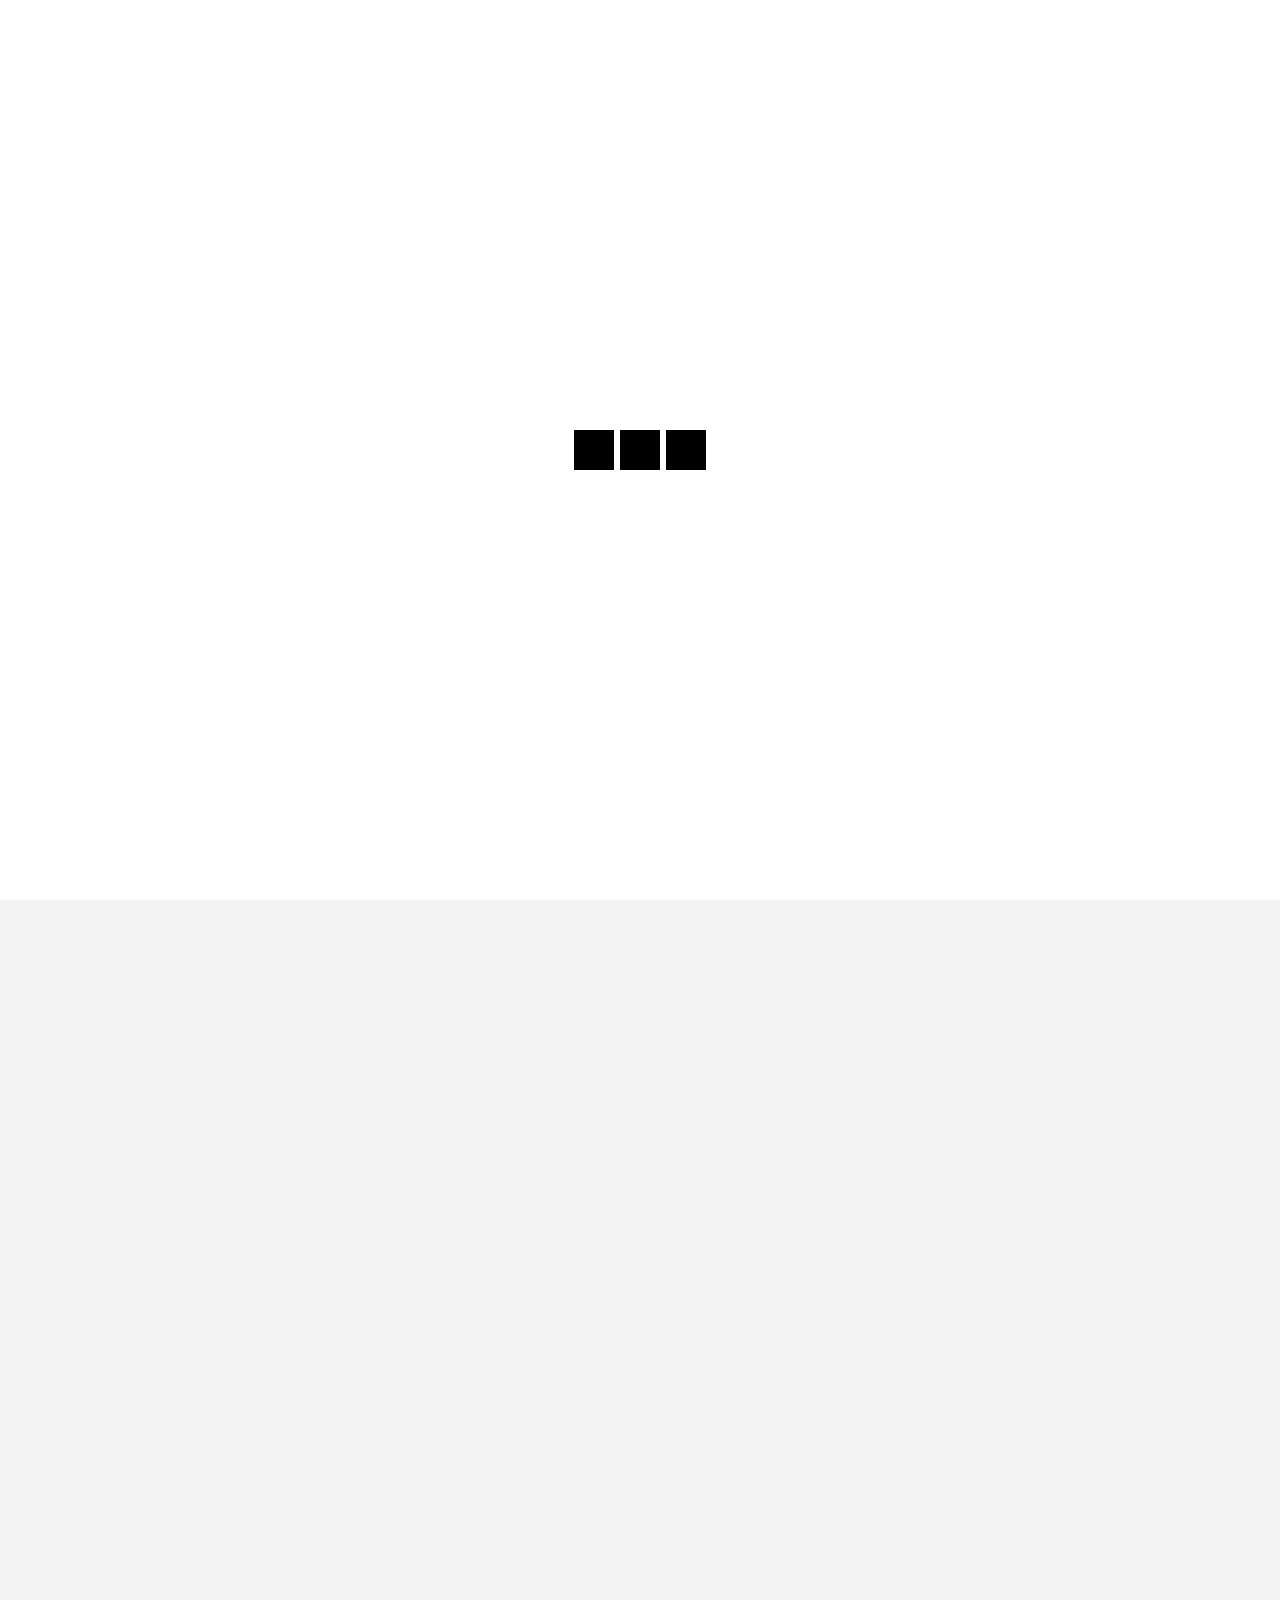
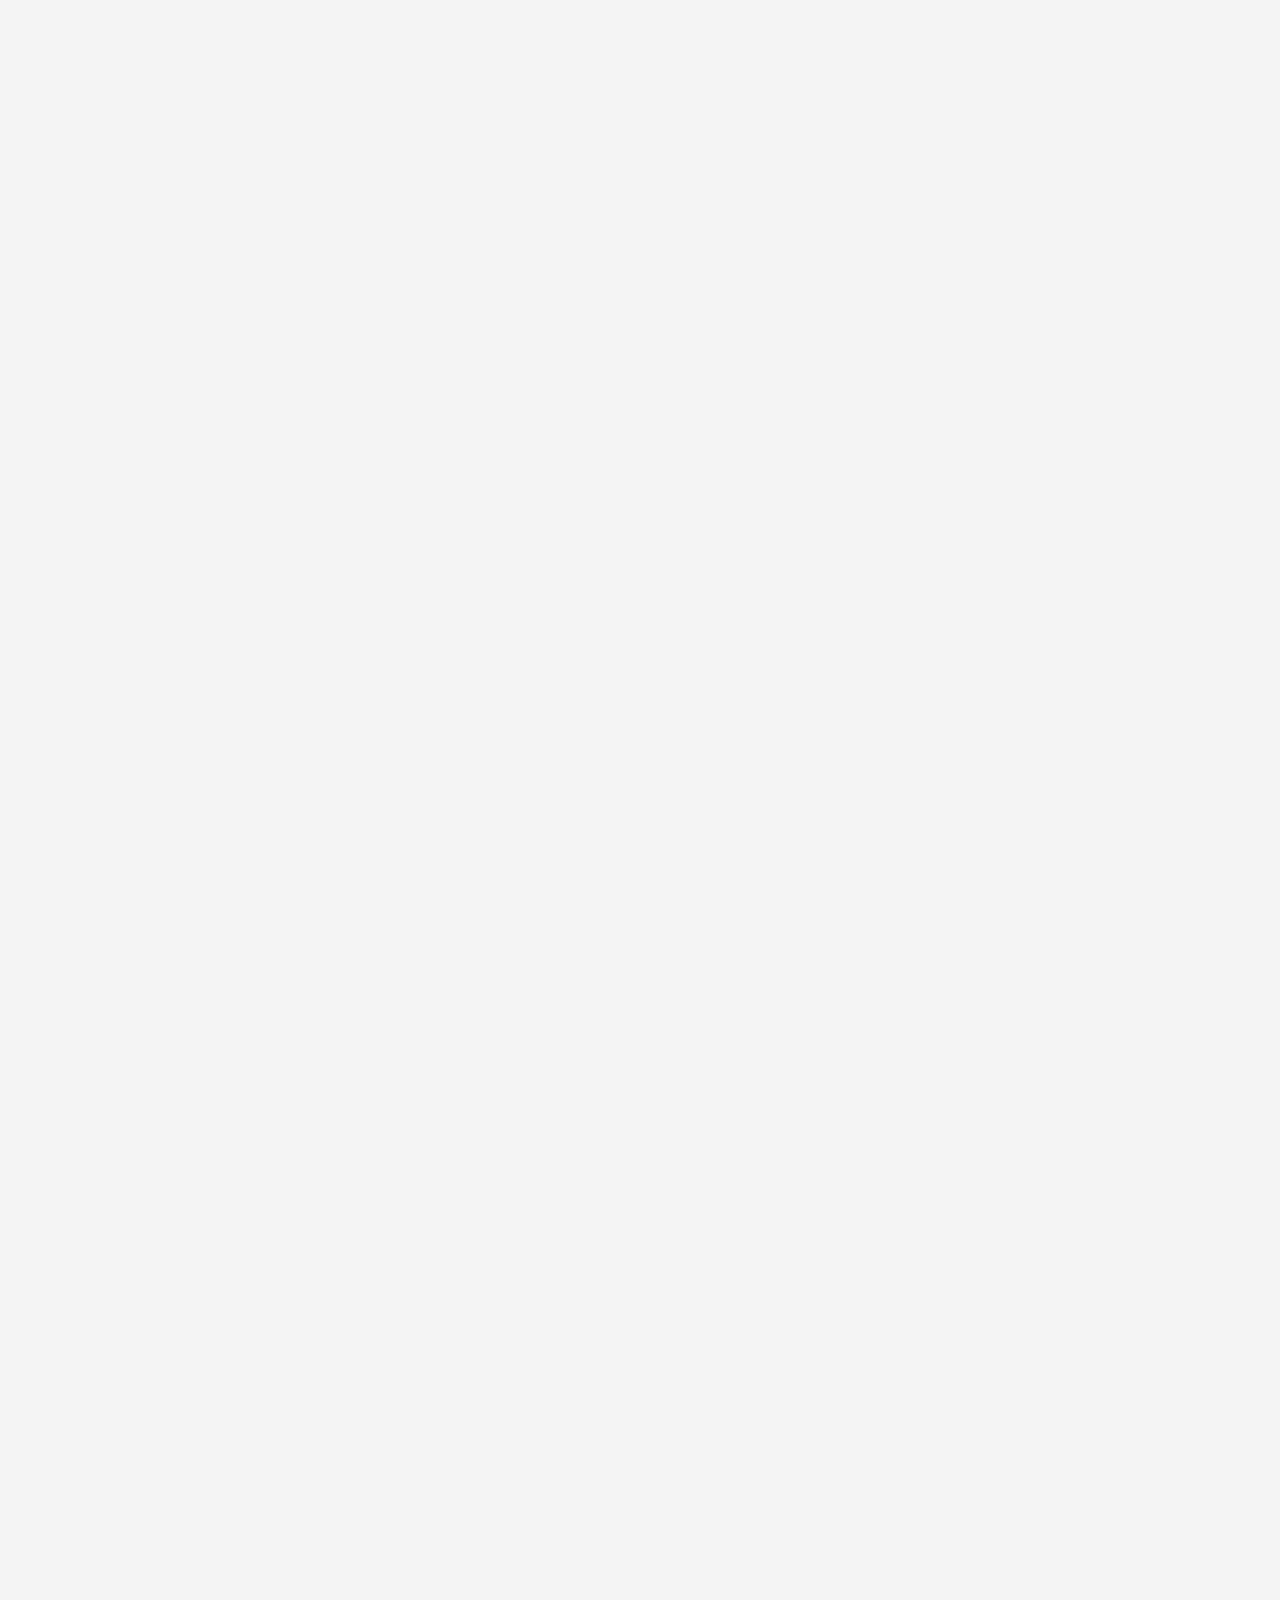
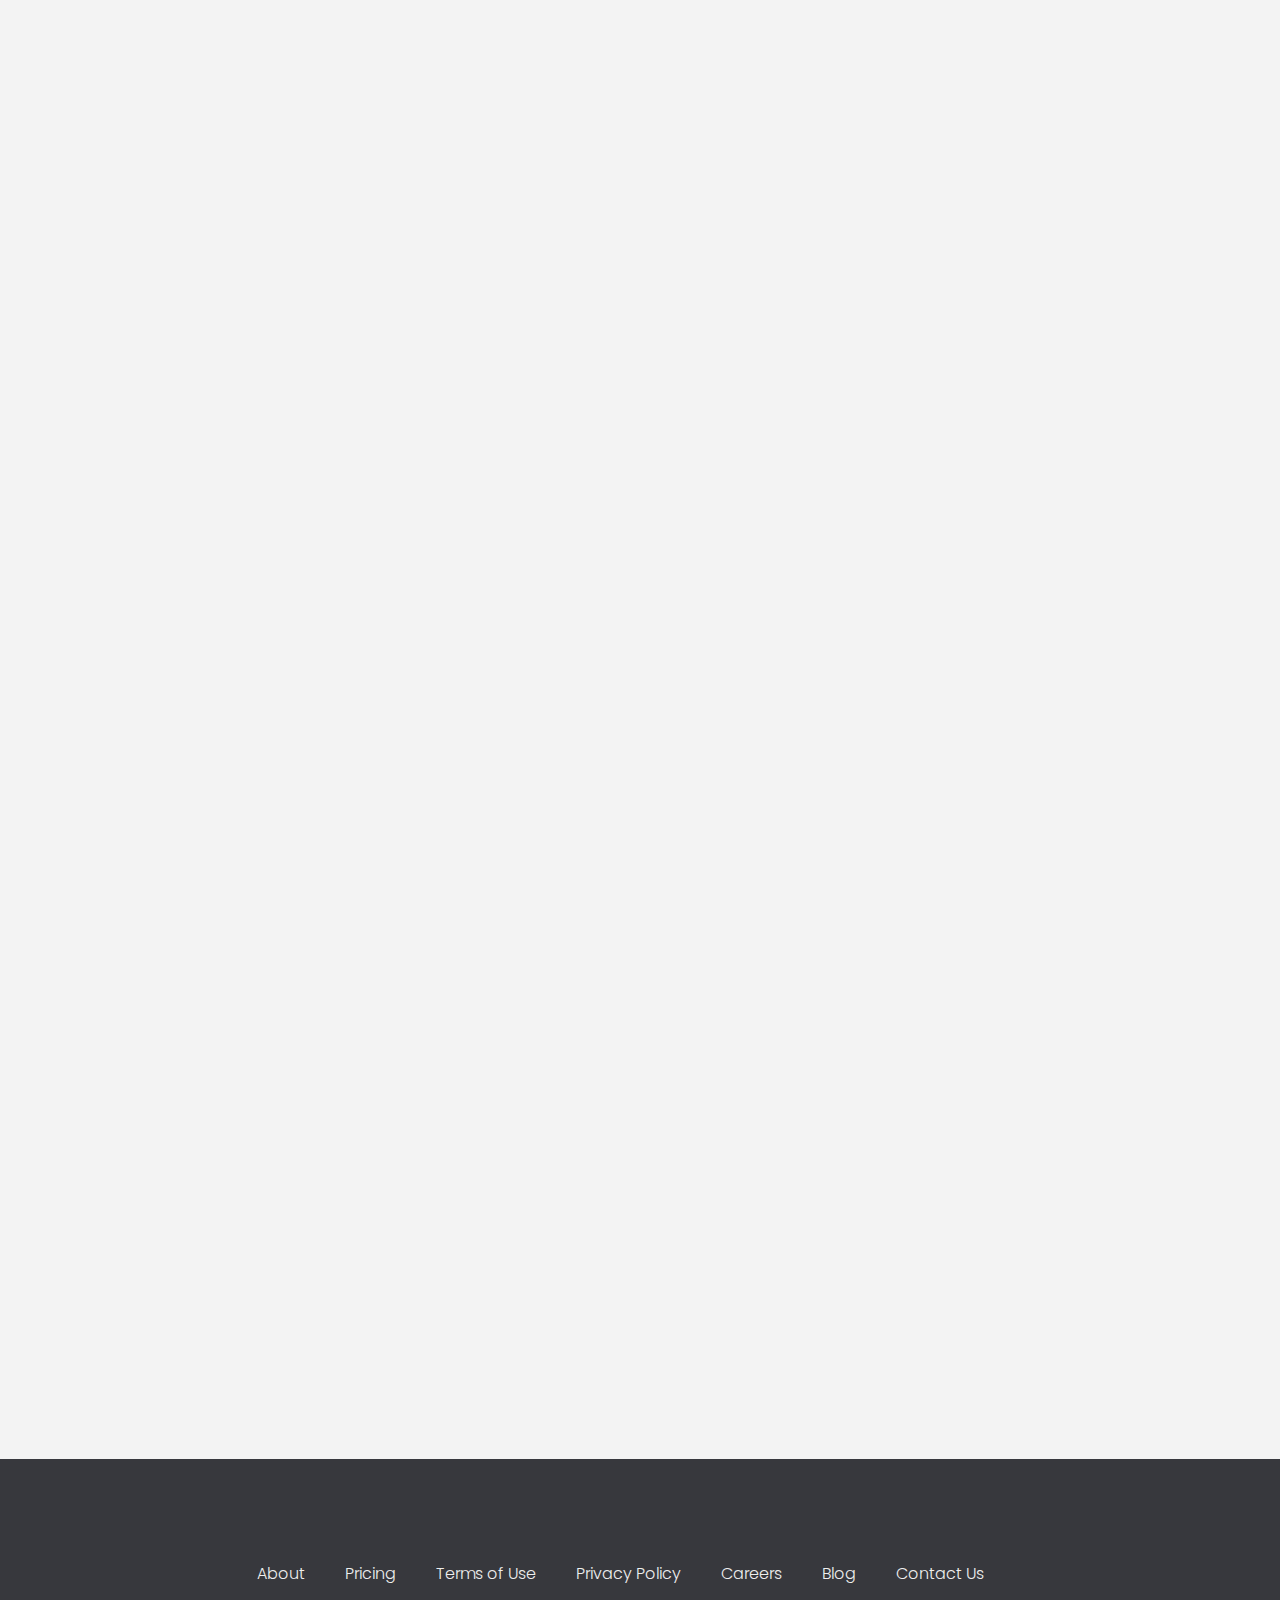
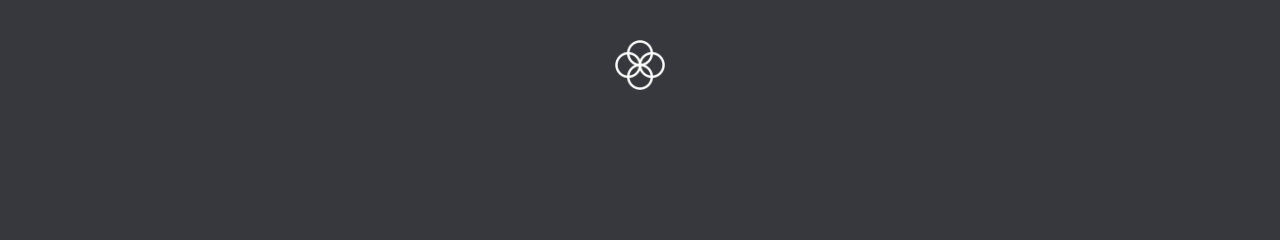
==== commit fa0c6f20: "added loader" ====
--- a/index.html
+++ b/index.html
@@ -15,6 +15,11 @@
     <script defer src="script.js"></script>
   </head>
   <body>
+    <div class="loader">
+      <div class="box"></div>
+      <div class="box"></div>
+      <div class="box"></div>
+    </div>
     <header class="header">
       <nav class="nav">
         <img
--- a/style.css
+++ b/style.css
@@ -31,6 +31,43 @@
   line-height: 1.9;
   background-color: #f3f3f3;
 }
+/* loader  start*/
+.loader {
+  background-color: white;
+  height: 100vh;
+  width: 100%;
+  z-index: 1000;
+  position: fixed;
+  display: flex;
+  justify-content: center;
+  align-items: center;
+  --size: 40px;
+  display: flex;
+  gap: 0.6rem;
+  overflow: hidden;
+}
+
+.box {
+  width: var(--size);
+  height: var(--size);
+  background: #000000;
+  animation: rotate 2s infinite;
+}
+
+.box:nth-child(2) {
+  animation-delay: 0.25s;
+}
+
+.box:nth-child(3) {
+  animation-delay: 0.5s;
+}
+
+@keyframes rotate {
+  50% {
+    transform: rotate(180deg);
+  }
+}
+/* loader end */
 
 @media (max-width: 970px) {
   .header__img {
@@ -157,6 +194,7 @@
 
 .nav__item {
   margin-left: 4rem;
+  /*  */
 }
 
 .nav__link:link,
@@ -678,6 +716,7 @@
 .hidden {
   visibility: hidden;
   opacity: 0;
+  display: none;
 }
 
 /* COOKIE MESSAGE */
